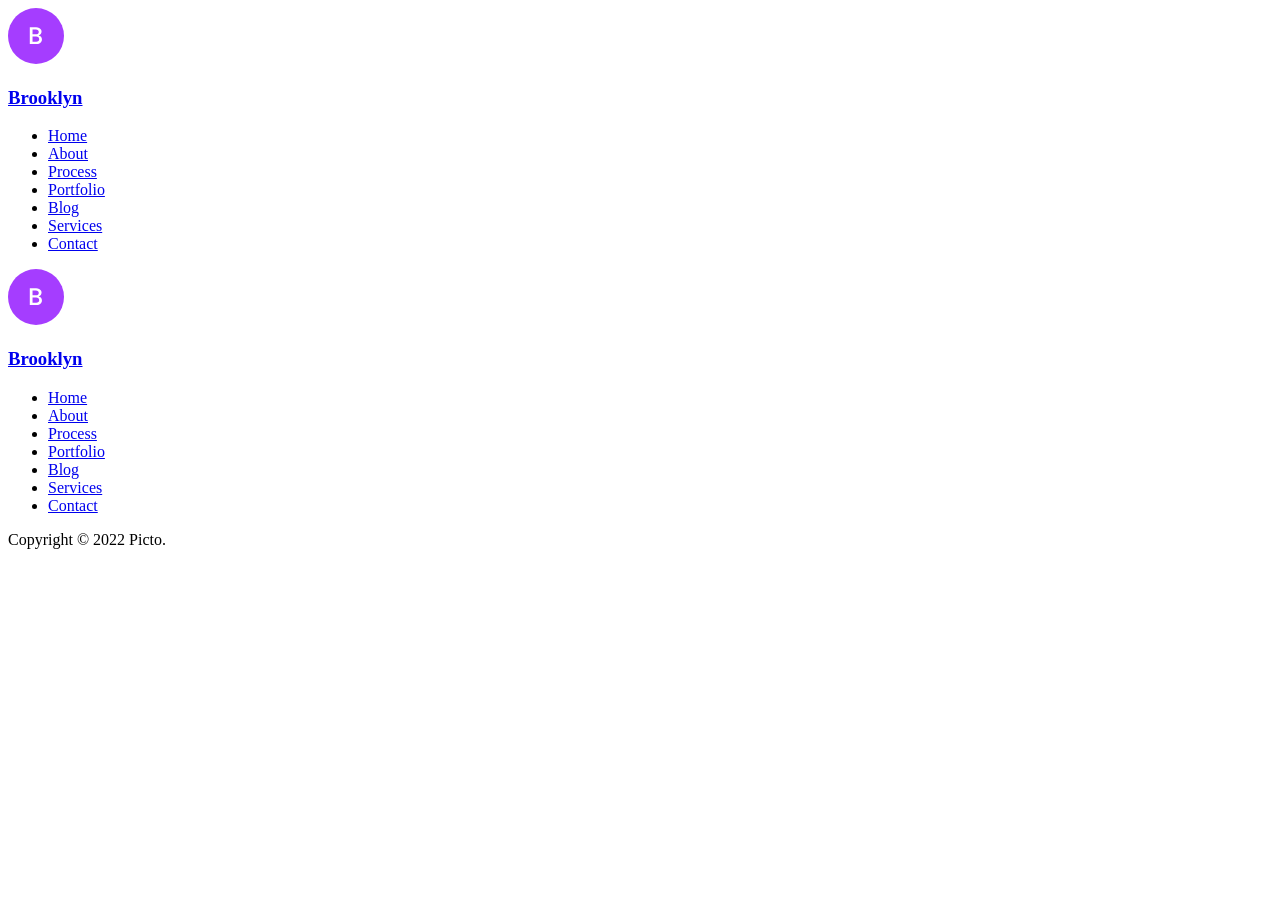
==== app/index.html @ 6615b72b "first commit" ====
<!DOCTYPE html>
<html lang="en">
<head>
  <meta charset="UTF-8">
  <meta name="viewport" content="width=device-width, initial-scale=1.0">
  <title>Document</title>
  <link rel="stylesheet" href="css/index.min.css">
</head>
<body>
  <header class="header">
  <div class="container">
    <div class="header__inner">
      <a class="logo" href="#">
        <img class="logo__img" src="images/logo.svg" alt="logo">
        <h3 class="logo__text">Brooklyn</h3>
      </a>
      <nav class="menu">
        <ul class="menu__list">

          <li class="menu__list-item"><a class="menu__list-link" href="#">Home</a>
          </li>
          <li class="menu__list-item"><a class="menu__list-link" href="#">About</a>
          </li>
          <li class="menu__list-item"><a class="menu__list-link" href="#">Process</a>
          </li>
          <li class="menu__list-item"><a class="menu__list-link" href="#">Portfolio</a>
          </li>
          <li class="menu__list-item"><a class="menu__list-link" href="#">Blog</a>
          </li>
          <li class="menu__list-item"><a class="menu__list-link" href="#">Services</a>
          </li>
          <li class="menu__list-item"><a class="menu__list-link" href="#">Contact</a>
          </li>
        </ul>
      </nav>

    </div>
  </div>
</header>
  <main>

  </main>

  <footer class="footer">
  <div class="container">
    <div class="footer__inner">
      <a class="logo" href="#">
        <img class="logo__img" src="images/logo.svg" alt="logo">
        <h3 class="logo__text">Brooklyn</h3>
      </a>
      <nav class="footer-menu">
        <!-- <button class="menu__btn">
            <span></span>
          </button> -->
        <ul class="footer-menu__list">
          <li class="footer-menu__list-item"><a class="footer-menu__list-link" href="#">Home</a>
          </li>
          <li class="footer-menu__list-item"><a class="footer-menu__list-link" href="#">About</a>
          </li>
          <li class="footer-menu__list-item"><a class="footer-menu__list-link" href="#">Process</a>
          </li>
          <li class="footer-menu__list-item"><a class="footer-menu__list-link" href="#">Portfolio</a>
          </li>
          <li class="footer-menu__list-item"><a class="footer-menu__list-link" href="#">Blog</a>
          </li>
          <li class="footer-menu__list-item"><a class="footer-menu__list-link" href="#">Services</a>
          </li>
          <li class="footer-menu__list-item"><a class="footer-menu__list-link" href="#">Contact</a>
          </li>
        </ul>
      </nav>
      <div class="user-nav">
        Copyright © 2022 Picto.
      </div>
    </div>
  </div>
</footer>

  <script src="js/main.min.js"></script>
</body>
</html>
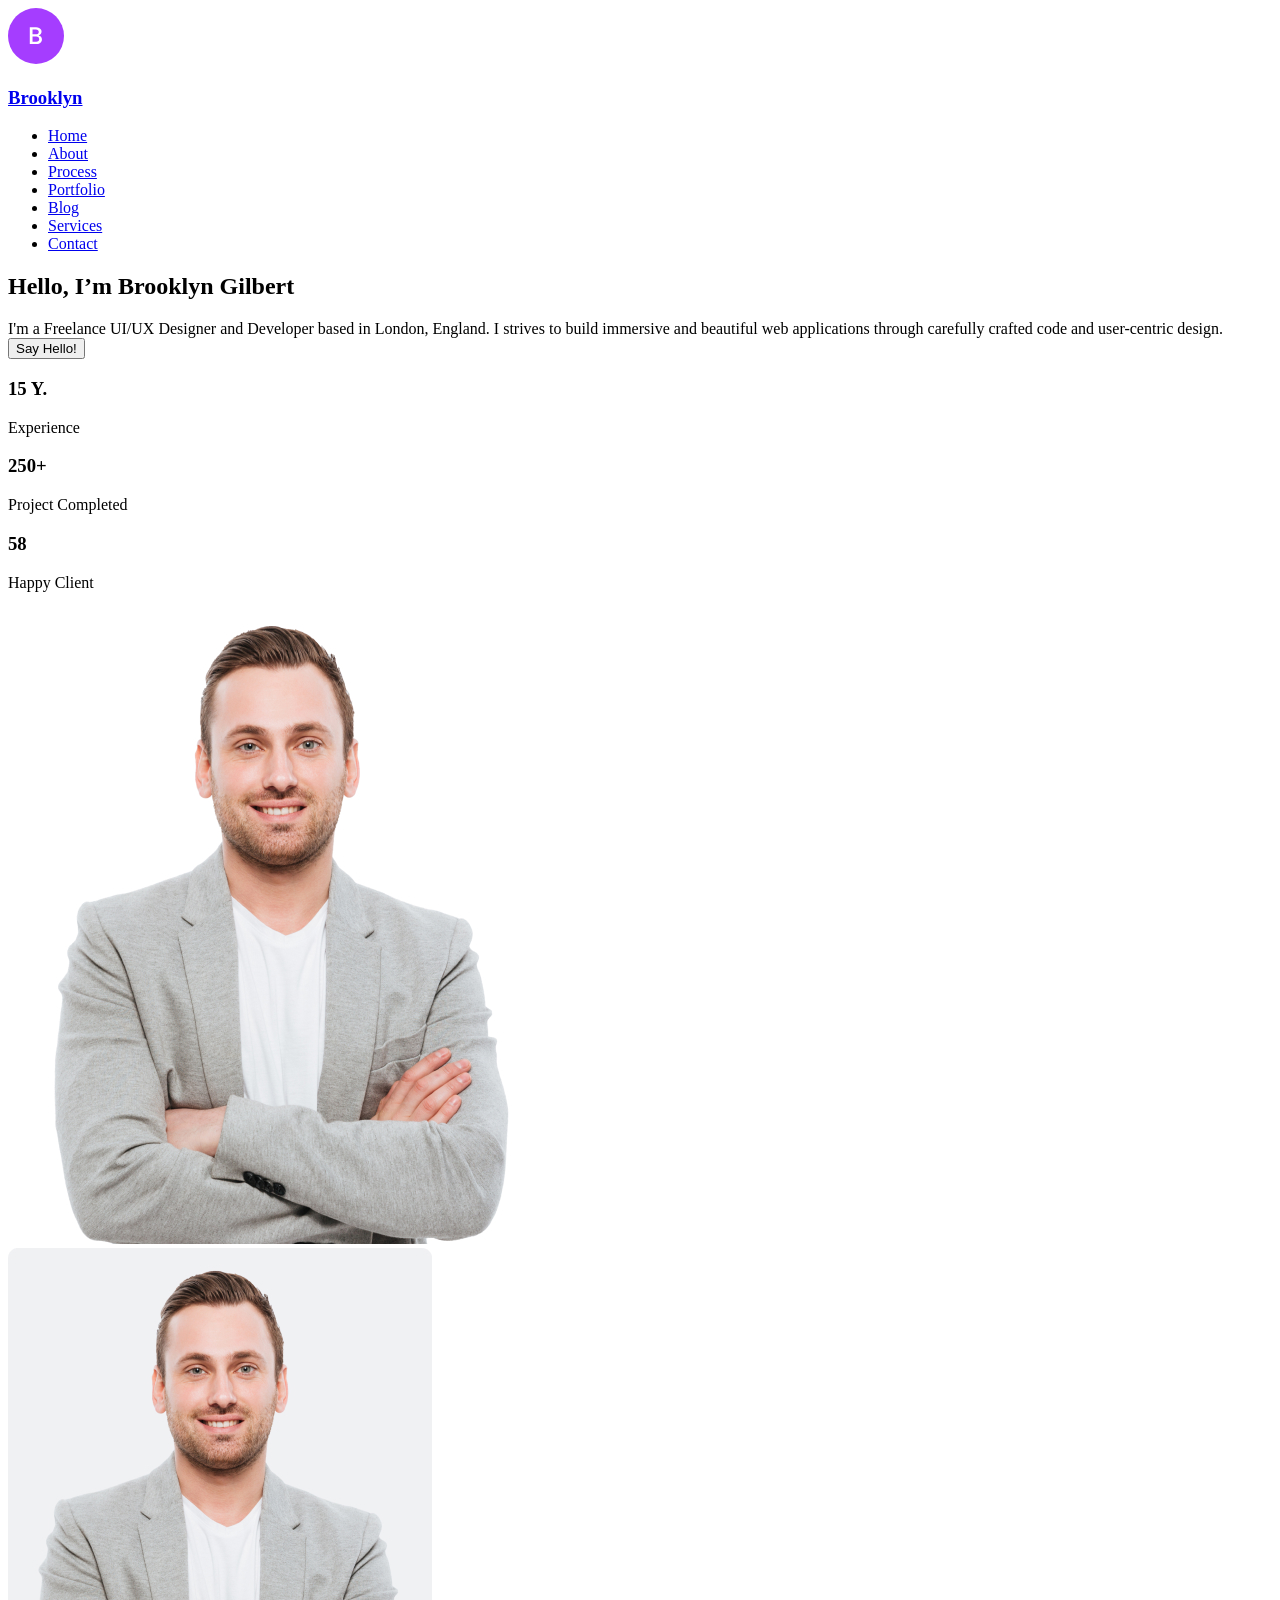
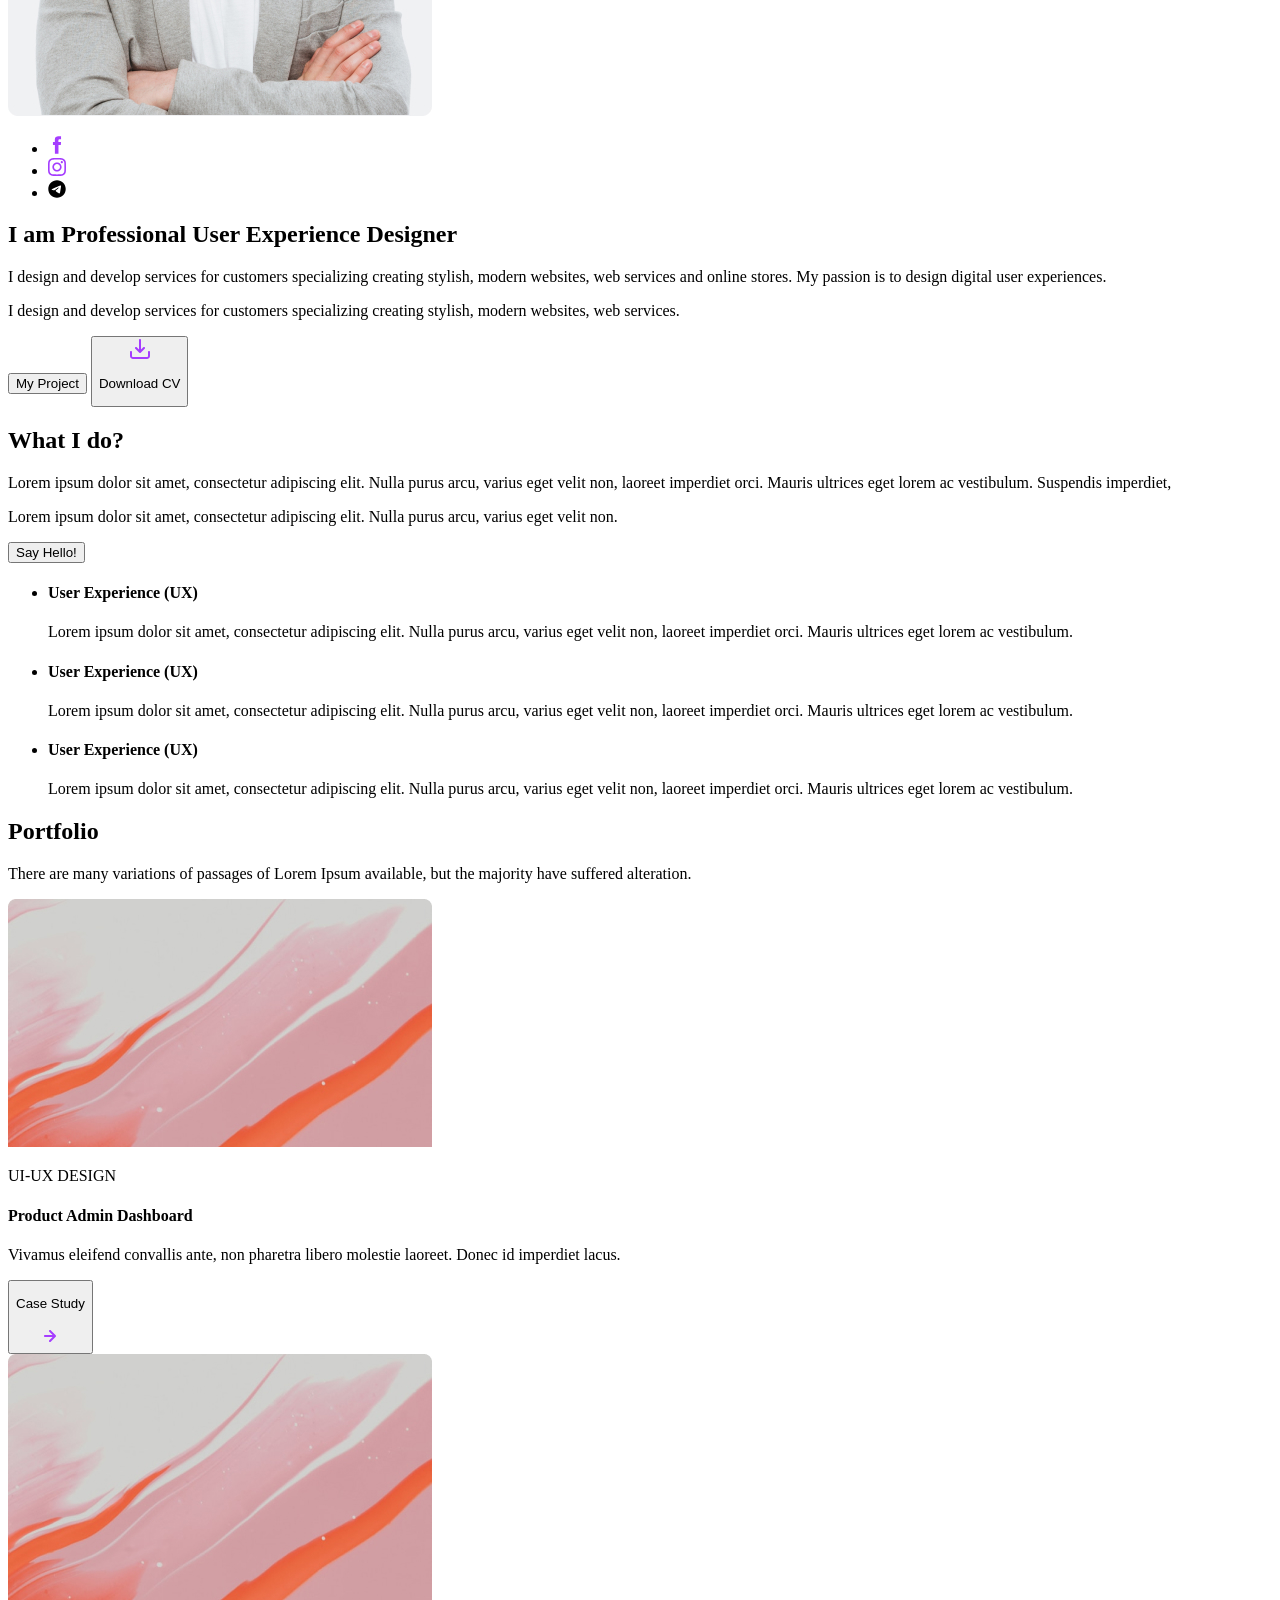
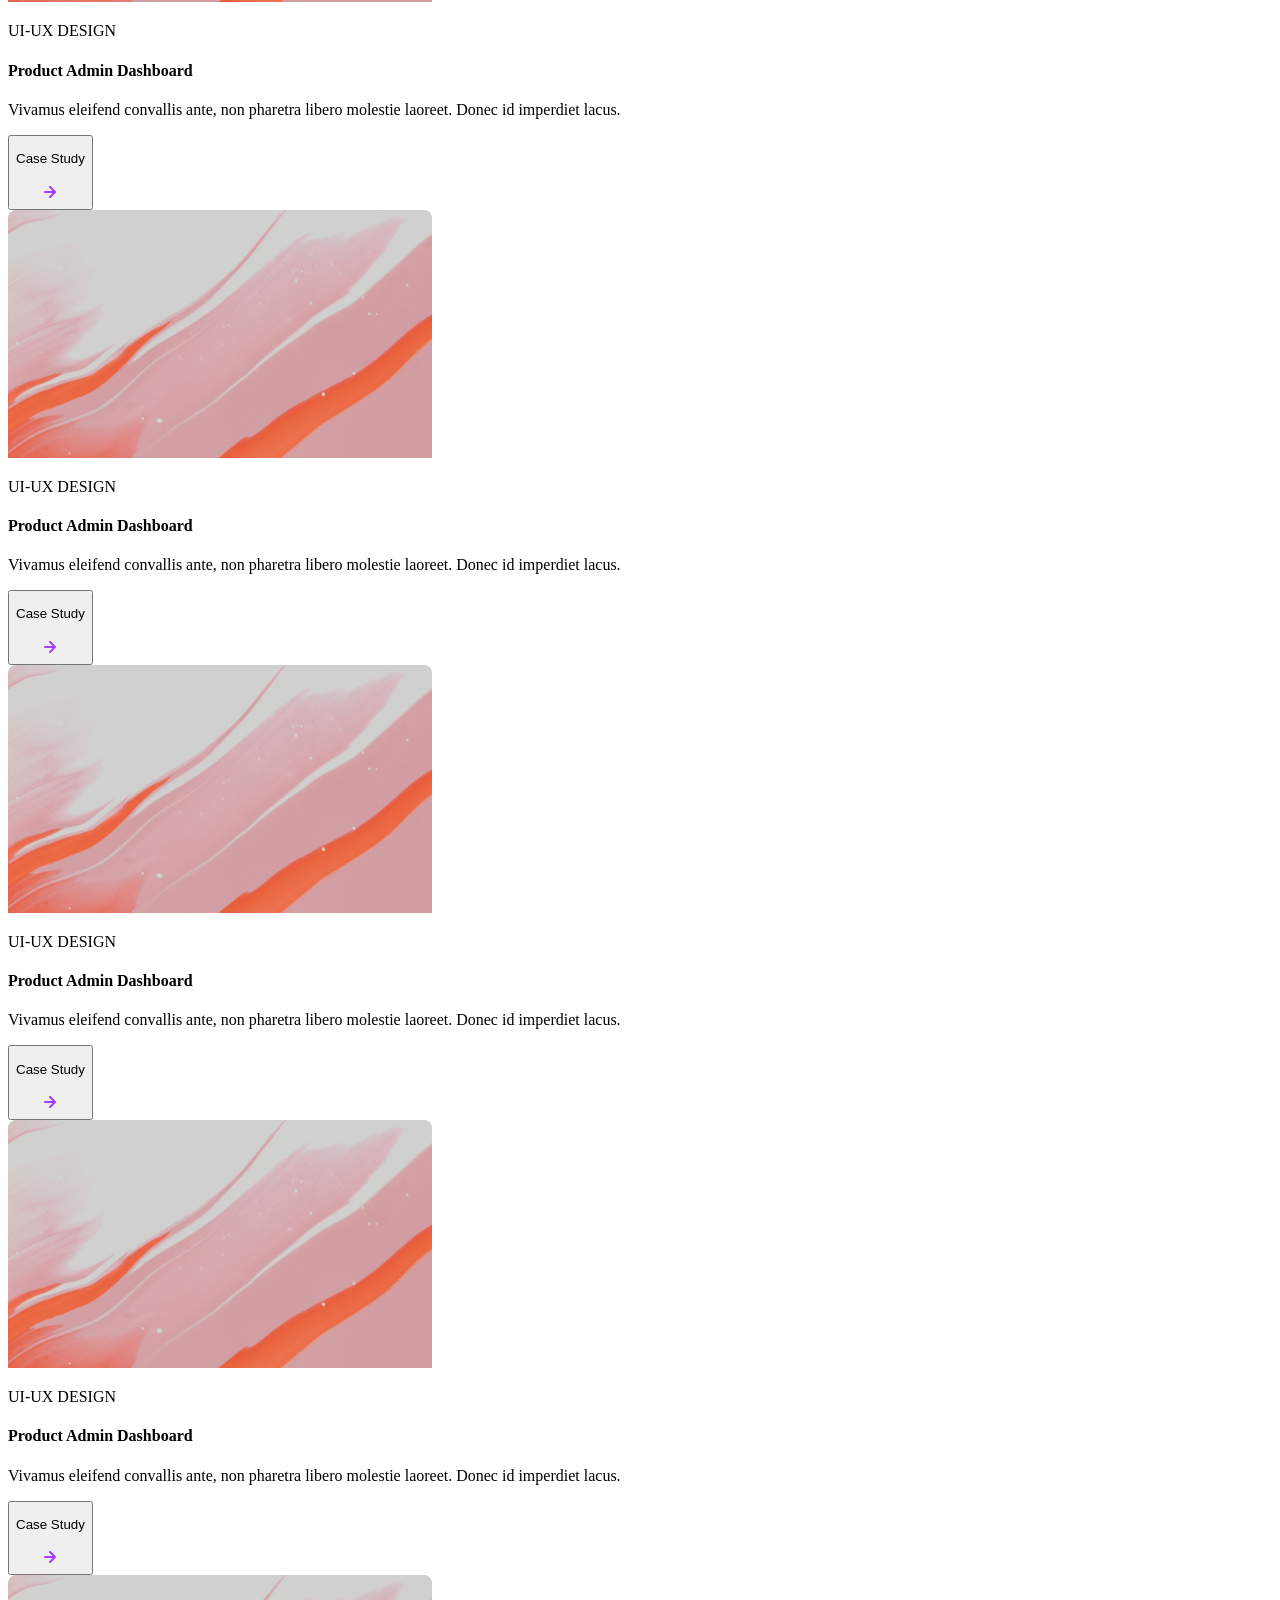
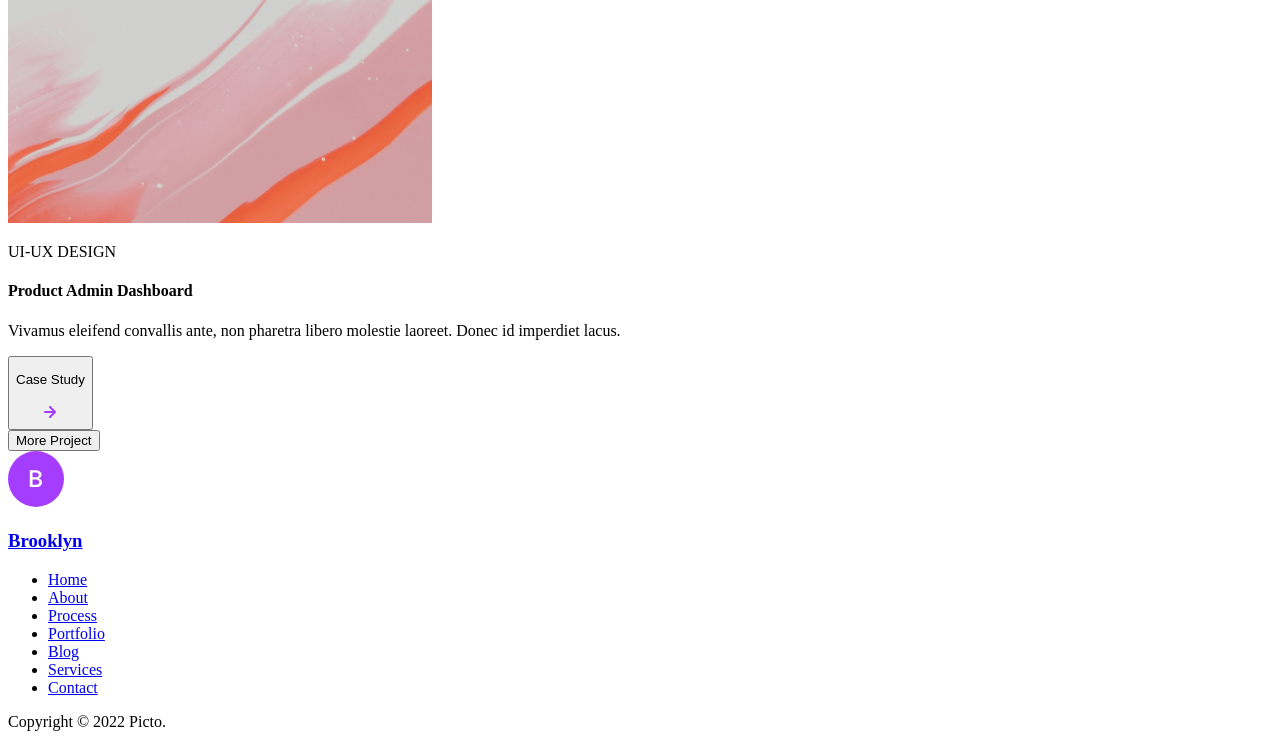
==== commit 8be309ce: "add services + portfolio" ====
--- a/app/index.html
+++ b/app/index.html
@@ -4,9 +4,10 @@
   <meta charset="UTF-8">
   <meta name="viewport" content="width=device-width, initial-scale=1.0">
   <title>Document</title>
+  <link rel="stylesheet" href="css/style.min.css">
   <link rel="stylesheet" href="css/index.min.css">
-</head>
-<body>
+</head> 
+<body>    
   <header class="header">
   <div class="container">
     <div class="header__inner">
@@ -38,9 +39,219 @@
   </div>
 </header>
   <main>
-
-  </main>
-
+  
+  <section class="home">
+  <div class="container">
+    <div class="home-inner">
+      <div class="home__text">
+        <h1 class="home__text-author">Hello, I’m
+          Brooklyn Gilbert</h1>
+        <div class="home__text-desc">I'm a Freelance UI/UX Designer and Developer based in London, England. I strives to build
+          immersive and beautiful web
+          applications through carefully crafted code and user-centric design.</div>
+        <button class="home__text-btn">Say Hello!</button>
+        <div class="home__text-info">
+          <div class="home__text-info-item">
+            <h3>15 Y.</h3>
+            <p>Experience</p>
+          </div>
+          <div class="home__text-info-item">
+            <h3>250+</h3>
+            <p>Project Completed</p>
+          </div>
+          <div class="home__text-info-item">
+            <h3>58</h3>
+            <p>Happy Client</p>
+          </div>
+        </div>
+      </div>
+      <div class="home__img">
+        <img class="home__img-auth" src="../../images/author.jpg" alt="author">
+      </div>
+    </div>
+  </div>
+</section>
+  <section class="about">
+  <div class="container">
+    <div class="about-inner">
+      <div class="about-inner__img">
+        <img src="../../images/author2.jpg" alt="author" class="about-inner__img-author">
+        <ul class="about-inner__img-social">
+          <li class="about-inner__social-item">
+            <a class="about-inner__social-link" href="#">
+              <svg width="18" height="18" viewBox="0 0 10 20" fill="none" xmlns="http://www.w3.org/2000/svg">
+              <path
+                d="M9.4866 0.25H6.42996C4.61604 0.25 2.59845 1.02784 2.59845 3.70863C2.60731 4.64273 2.59845 5.53731 2.59845 6.54411H0.5V9.94872H2.66339V19.75H6.63873V9.88404H9.2626L9.5 6.53456H6.57023C6.57023 6.53456 6.57679 5.04457 6.57023 4.61187C6.57023 3.55248 7.65141 3.61314 7.71645 3.61314C8.23094 3.61314 9.2313 3.61467 9.4881 3.61314V0.25H9.4866Z"
+                fill="#A53DFF" />
+              </svg>
+            </a>
+          </li>
+          <li class="about-inner__social-item">
+            <a class="about-inner__social-link" href="#">
+              <svg width="18" height="18" viewBox="0 0 18 18" fill="none" xmlns="http://www.w3.org/2000/svg">
+                <g clip-path="url(#clip0_1364_467)">
+                  <path
+                    d="M6.00049 9C6.00049 7.34321 7.34322 5.99976 9 5.99976C10.6568 5.99976 12.0002 7.34321 12.0002 9C12.0002 10.6568 10.6568 12.0002 9 12.0002C7.34322 12.0002 6.00049 10.6568 6.00049 9ZM4.37859 9C4.37859 11.5524 6.44758 13.6214 9 13.6214C11.5524 13.6214 13.6214 11.5524 13.6214 9C13.6214 6.44758 11.5524 4.37859 9 4.37859C6.44758 4.37859 4.37859 6.44758 4.37859 9ZM12.7243 4.1954C12.7243 4.79152 13.2078 5.27569 13.8046 5.27569C14.4007 5.27569 14.8849 4.79152 14.8849 4.1954C14.8849 3.59927 14.4015 3.11583 13.8046 3.11583C13.2078 3.11583 12.7243 3.59927 12.7243 4.1954ZM5.36365 16.3258C4.48619 16.2858 4.00929 16.1397 3.69233 16.0161C3.27213 15.8525 2.97262 15.6577 2.65711 15.3429C2.34233 15.0281 2.14677 14.7286 1.98393 14.3084C1.86034 13.9914 1.71422 13.5145 1.67423 12.6371C1.63061 11.6884 1.62189 11.4034 1.62189 9C1.62189 6.59661 1.63134 6.31236 1.67423 5.36292C1.71422 4.48546 1.86107 4.00929 1.98393 3.6916C2.1475 3.27141 2.34233 2.97189 2.65711 2.65638C2.97189 2.3416 3.27141 2.14604 3.69233 1.9832C4.00929 1.85961 4.48619 1.71349 5.36365 1.67351C6.31236 1.62989 6.59733 1.62116 9 1.62116C11.4034 1.62116 11.6876 1.63061 12.6371 1.67351C13.5145 1.71349 13.9907 1.86034 14.3084 1.9832C14.7286 2.14604 15.0281 2.3416 15.3436 2.65638C15.6584 2.97116 15.8532 3.27141 16.0168 3.6916C16.1404 4.00856 16.2865 4.48546 16.3265 5.36292C16.3701 6.31236 16.3788 6.59661 16.3788 9C16.3788 11.4027 16.3701 11.6876 16.3265 12.6371C16.2865 13.5145 16.1397 13.9914 16.0168 14.3084C15.8532 14.7286 15.6584 15.0281 15.3436 15.3429C15.0288 15.6577 14.7286 15.8525 14.3084 16.0161C13.9914 16.1397 13.5145 16.2858 12.6371 16.3258C11.6884 16.3694 11.4034 16.3781 9 16.3781C6.59733 16.3781 6.31236 16.3694 5.36365 16.3258V16.3258ZM5.2895 0.0545234C4.33134 0.0981422 3.67706 0.250081 3.10493 0.472536C2.51317 0.702262 2.01155 1.0105 1.51066 1.51066C1.0105 2.01082 0.702262 2.51244 0.472536 3.10493C0.250081 3.67706 0.0981422 4.33134 0.0545234 5.2895C0.0101777 6.24911 0 6.5559 0 9C0 11.4441 0.0101777 11.7509 0.0545234 12.7105C0.0981422 13.6687 0.250081 14.3229 0.472536 14.8951C0.702262 15.4868 1.00977 15.9892 1.51066 16.4893C2.01082 16.9895 2.51244 17.297 3.10493 17.5275C3.67779 17.7499 4.33134 17.9019 5.2895 17.9455C6.24984 17.9891 6.5559 18 9 18C11.4448 18 11.7509 17.9898 12.7105 17.9455C13.6687 17.9019 14.3229 17.7499 14.8951 17.5275C15.4868 17.297 15.9884 16.9895 16.4893 16.4893C16.9895 15.9892 17.297 15.4868 17.5275 14.8951C17.7499 14.3229 17.9026 13.6687 17.9455 12.7105C17.9891 11.7502 17.9993 11.4441 17.9993 9C17.9993 6.5559 17.9891 6.24911 17.9455 5.2895C17.9019 4.33134 17.7499 3.67706 17.5275 3.10493C17.297 2.51317 16.9895 2.01155 16.4893 1.51066C15.9892 1.0105 15.4868 0.702262 14.8958 0.472536C14.3229 0.250081 13.6687 0.0974152 12.7112 0.0545234C11.7516 0.0109047 11.4448 0 9.00073 0C6.5559 0 6.24984 0.0101777 5.2895 0.0545234"
+                    fill="#A53DFF" />
+                </g>
+                <defs>
+                  <clipPath id="clip0_1364_467">
+                    <rect width="18" height="18" fill="white" />
+                  </clipPath>
+                </defs>
+              </svg>
+
+            </a>
+          </li>
+          <li class="about-inner__social-item">
+            <a class="about-inner__social-link" href="#">
+              <svg xmlns="http://www.w3.org/2000/svg" height="18" width="18"
+                viewBox="0 0 496 512">
+                <path
+                  d="M248 8C111 8 0 119 0 256S111 504 248 504 496 393 496 256 385 8 248 8zM363 176.7c-3.7 39.2-19.9 134.4-28.1 178.3-3.5 18.6-10.3 24.8-16.9 25.4-14.4 1.3-25.3-9.5-39.3-18.7-21.8-14.3-34.2-23.2-55.3-37.2-24.5-16.1-8.6-25 5.3-39.5 3.7-3.8 67.1-61.5 68.3-66.7 .2-.7 .3-3.1-1.2-4.4s-3.6-.8-5.1-.5q-3.3 .7-104.6 69.1-14.8 10.2-26.9 9.9c-8.9-.2-25.9-5-38.6-9.1-15.5-5-27.9-7.7-26.8-16.3q.8-6.7 18.5-13.7 108.4-47.2 144.6-62.3c68.9-28.6 83.2-33.6 92.5-33.8 2.1 0 6.6 .5 9.6 2.9a10.5 10.5 0 0 1 3.5 6.7A43.8 43.8 0 0 1 363 176.7z" />
+              </svg>
+            </a>
+          </li>
+        </ul>
+      </div>
+      <div class="about-inner__text">
+        <h2 class="about-inner__text-title">I am Professional User Experience Designer</h2> 
+        <div class="about-inner__text-desc"><p>I design and develop services for customers specializing creating stylish, modern websites, web services and online
+        stores. My passion is to design digital user experiences.</p>
+        <p>I design and develop services for customers specializing creating stylish, modern websites, web services.</p></div>
+        <div class="about-inner__text-bts">
+          <button class="home__text-btn">My Project</button>
+          <button class="about-inner__text-btn"><img src="../../images/icon/download.svg" alt="download"> <p>Download CV</p></button>
+        </div>
+      </div>
+      
+
+
+    </div>
+  </div>
+</section>
+  <section class="services">
+  <div class="container">
+    <div class="services-inner">
+      <div class="services-inner__ido">
+        <h2 class="about-inner__text-title">What I do?</h2>
+        <div class="about-inner__text-desc">
+          <p>Lorem ipsum dolor sit amet, consectetur adipiscing elit. Nulla purus arcu, varius eget velit non, laoreet imperdiet
+          orci. Mauris ultrices eget lorem ac vestibulum. Suspendis imperdiet,</p>
+          <p>Lorem ipsum dolor sit amet, consectetur adipiscing elit. Nulla purus arcu, varius eget velit non.</p>
+          <button class="home__text-btn">Say Hello!</button>
+        </div>
+      </div>
+      <ul class="services-inner__offers">
+        <li class="services-inner__offers-item">
+          <h4 class="services-inner__offers-title">User Experience (UX)</h4>
+          <p class="services-inner__offers-desc">Lorem ipsum dolor sit amet, consectetur adipiscing elit. Nulla purus arcu, varius eget velit non, laoreet imperdiet
+          orci. Mauris ultrices eget lorem ac vestibulum.</p>
+        </li>
+        <li class="services-inner__offers-item">
+          <h4 class="services-inner__offers-title">User Experience (UX)</h4>
+          <p class="services-inner__offers-desc">Lorem ipsum dolor sit amet, consectetur adipiscing elit. Nulla purus arcu, varius eget velit non, laoreet imperdiet
+          orci. Mauris ultrices eget lorem ac vestibulum.</p>
+        </li>
+        <li class="services-inner__offers-item">
+          <h4 class="services-inner__offers-title">User Experience (UX)</h4>
+          <p class="services-inner__offers-desc">Lorem ipsum dolor sit amet, consectetur adipiscing elit. Nulla purus arcu, varius eget velit non, laoreet imperdiet
+          orci. Mauris ultrices eget lorem ac vestibulum.</p>
+        </li>
+      </ul>
+    </div>
+  </div>
+</section>
+  <section class="portfolio">
+  <div class="container">
+    <div class="portfolio-inner">
+      <h2 class="portfolio-inner__title about-inner__text-title">Portfolio</h2>
+      <p class="portfolio-inner__desc about-inner__text-desc">There are many variations of passages of Lorem Ipsum available,
+      but the majority have suffered alteration.</p>
+      <div class="portfolio-inner__items">
+        <div class="portfolio-inner__item">
+          <img class="portfolio-inner__item-img" src="../../images/portfolio.jpg" alt="portfolio" >
+          <div class="portfolio-inner__item-text">
+            <p class="portfolio-inner__item-sub">UI-UX DESIGN</p>
+            <h4 class="portfolio-inner__item-title">Product Admin Dashboard</h4>
+            <p class="portfolio-inner__item-desc">Vivamus eleifend convallis ante, non pharetra libero molestie laoreet. Donec id imperdiet lacus.</p>
+            <button class="about-inner__text-btn portfolio-inner__item-btn">
+              <p>Case Study</p>
+              <img src="../../images/icon/right_arrow.svg" alt="download">
+            </button>
+
+            
+          </div>
+        </div>
+        <div class="portfolio-inner__item">
+          <img class="portfolio-inner__item-img" src="../../images/portfolio.jpg" alt="portfolio" >
+          <div class="portfolio-inner__item-text">
+            <p class="portfolio-inner__item-sub">UI-UX DESIGN</p>
+            <h4 class="portfolio-inner__item-title">Product Admin Dashboard</h4>
+            <p class="portfolio-inner__item-desc">Vivamus eleifend convallis ante, non pharetra libero molestie laoreet. Donec id imperdiet lacus.</p>
+            <button class="about-inner__text-btn portfolio-inner__item-btn">
+              <p>Case Study</p>
+              <img src="../../images/icon/right_arrow.svg" alt="download">
+            </button>
+
+            
+          </div>
+        </div>
+        <div class="portfolio-inner__item">
+          <img class="portfolio-inner__item-img" src="../../images/portfolio.jpg" alt="portfolio" >
+          <div class="portfolio-inner__item-text">
+            <p class="portfolio-inner__item-sub">UI-UX DESIGN</p>
+            <h4 class="portfolio-inner__item-title">Product Admin Dashboard</h4>
+            <p class="portfolio-inner__item-desc">Vivamus eleifend convallis ante, non pharetra libero molestie laoreet. Donec id imperdiet lacus.</p>
+            <button class="about-inner__text-btn portfolio-inner__item-btn">
+              <p>Case Study</p>
+              <img src="../../images/icon/right_arrow.svg" alt="download">
+            </button>    
+          </div>
+        </div>
+        <div class="portfolio-inner__item">
+          <img class="portfolio-inner__item-img" src="../../images/portfolio.jpg" alt="portfolio" >
+          <div class="portfolio-inner__item-text">
+            <p class="portfolio-inner__item-sub">UI-UX DESIGN</p>
+            <h4 class="portfolio-inner__item-title">Product Admin Dashboard</h4>
+            <p class="portfolio-inner__item-desc">Vivamus eleifend convallis ante, non pharetra libero molestie laoreet. Donec id imperdiet lacus.</p>
+            <button class="about-inner__text-btn portfolio-inner__item-btn">
+              <p>Case Study</p>
+              <img src="../../images/icon/right_arrow.svg" alt="download">
+            </button>    
+          </div>
+        </div>
+        <div class="portfolio-inner__item">
+          <img class="portfolio-inner__item-img" src="../../images/portfolio.jpg" alt="portfolio" >
+          <div class="portfolio-inner__item-text">
+            <p class="portfolio-inner__item-sub">UI-UX DESIGN</p>
+            <h4 class="portfolio-inner__item-title">Product Admin Dashboard</h4>
+            <p class="portfolio-inner__item-desc">Vivamus eleifend convallis ante, non pharetra libero molestie laoreet. Donec id imperdiet lacus.</p>
+            <button class="about-inner__text-btn portfolio-inner__item-btn">
+              <p>Case Study</p>
+              <img src="../../images/icon/right_arrow.svg" alt="download">
+            </button>    
+          </div>
+        </div>
+        <div class="portfolio-inner__item">
+          <img class="portfolio-inner__item-img" src="../../images/portfolio.jpg" alt="portfolio" >
+          <div class="portfolio-inner__item-text">
+            <p class="portfolio-inner__item-sub">UI-UX DESIGN</p>
+            <h4 class="portfolio-inner__item-title">Product Admin Dashboard</h4>
+            <p class="portfolio-inner__item-desc">Vivamus eleifend convallis ante, non pharetra libero molestie laoreet. Donec id imperdiet lacus.</p>
+            <button class="about-inner__text-btn portfolio-inner__item-btn">
+              <p>Case Study</p>
+              <img src="../../images/icon/right_arrow.svg" alt="download">
+            </button>    
+          </div>
+        </div>
+      </div>
+      <button class="home__text-btn">More Project</button>
+    </div>
+  </div>
+</section>
+     
+  </main> 
   <footer class="footer">
   <div class="container">
     <div class="footer__inner">
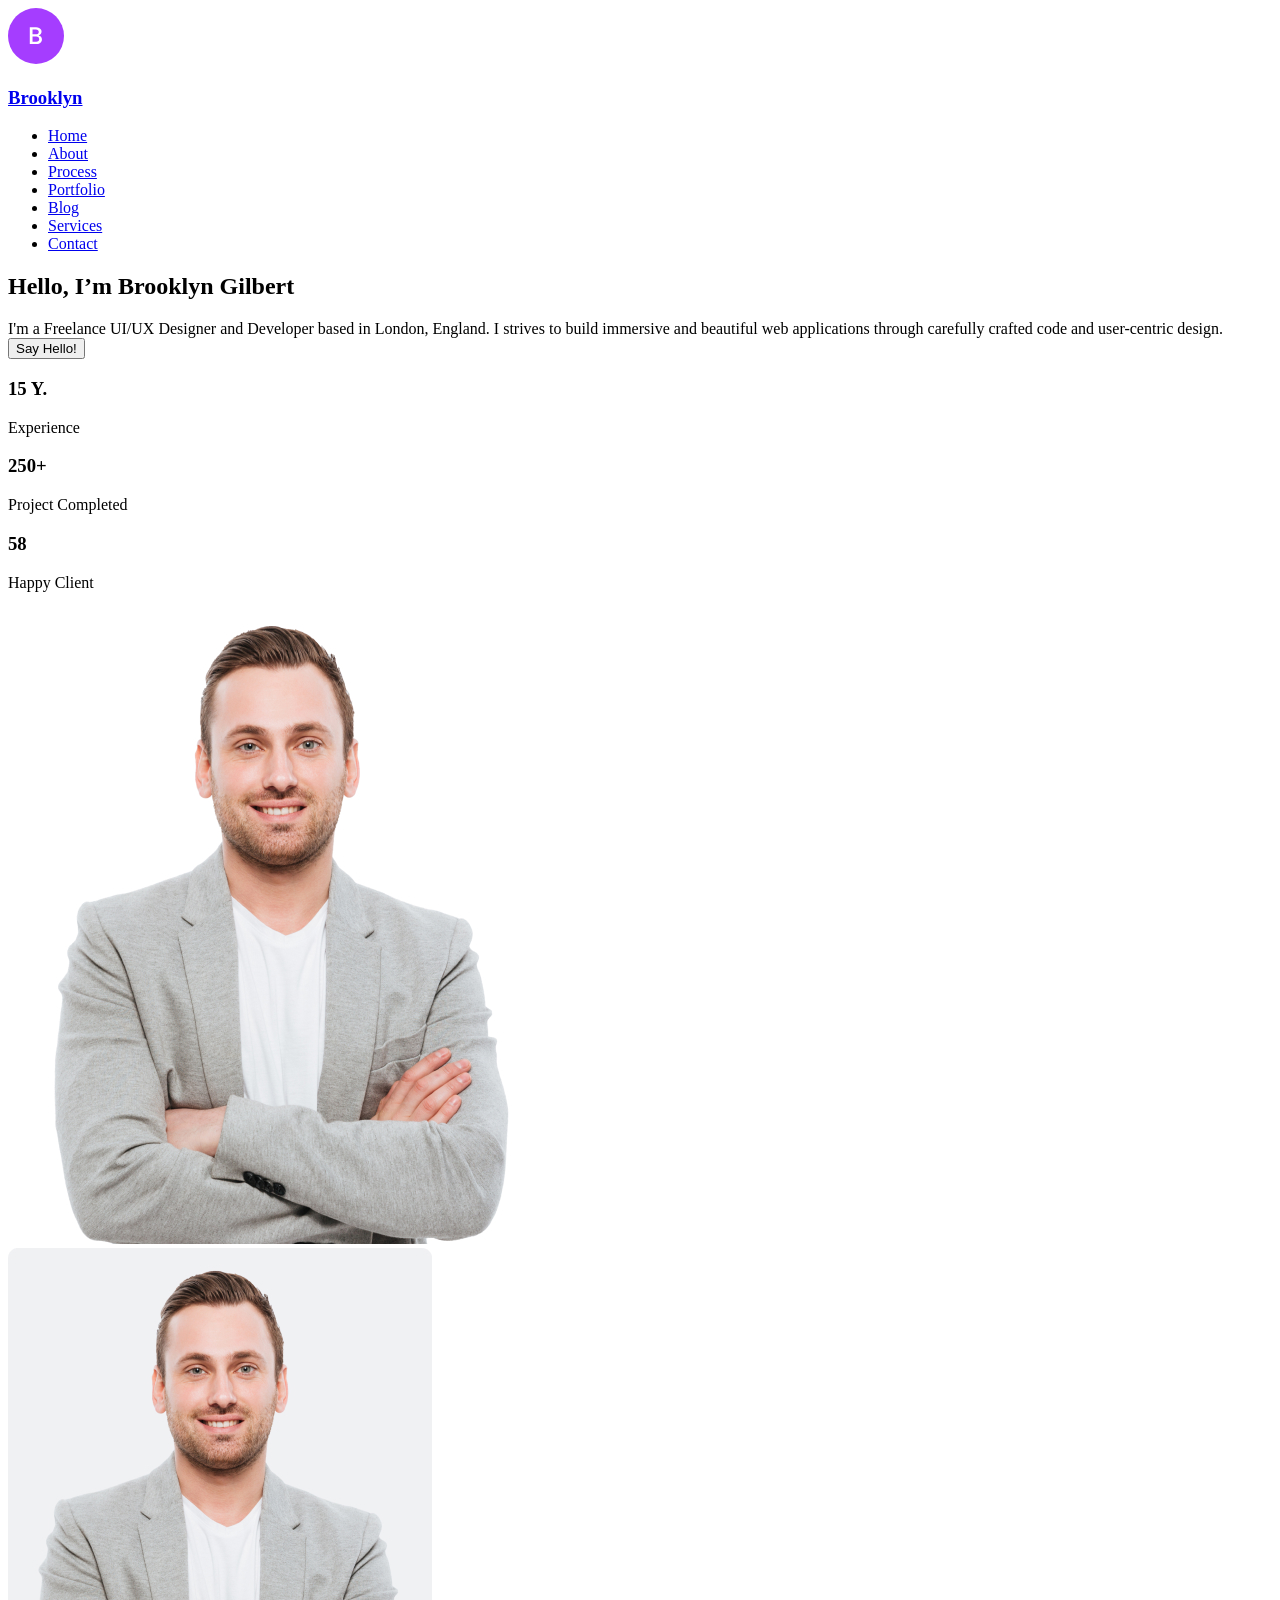
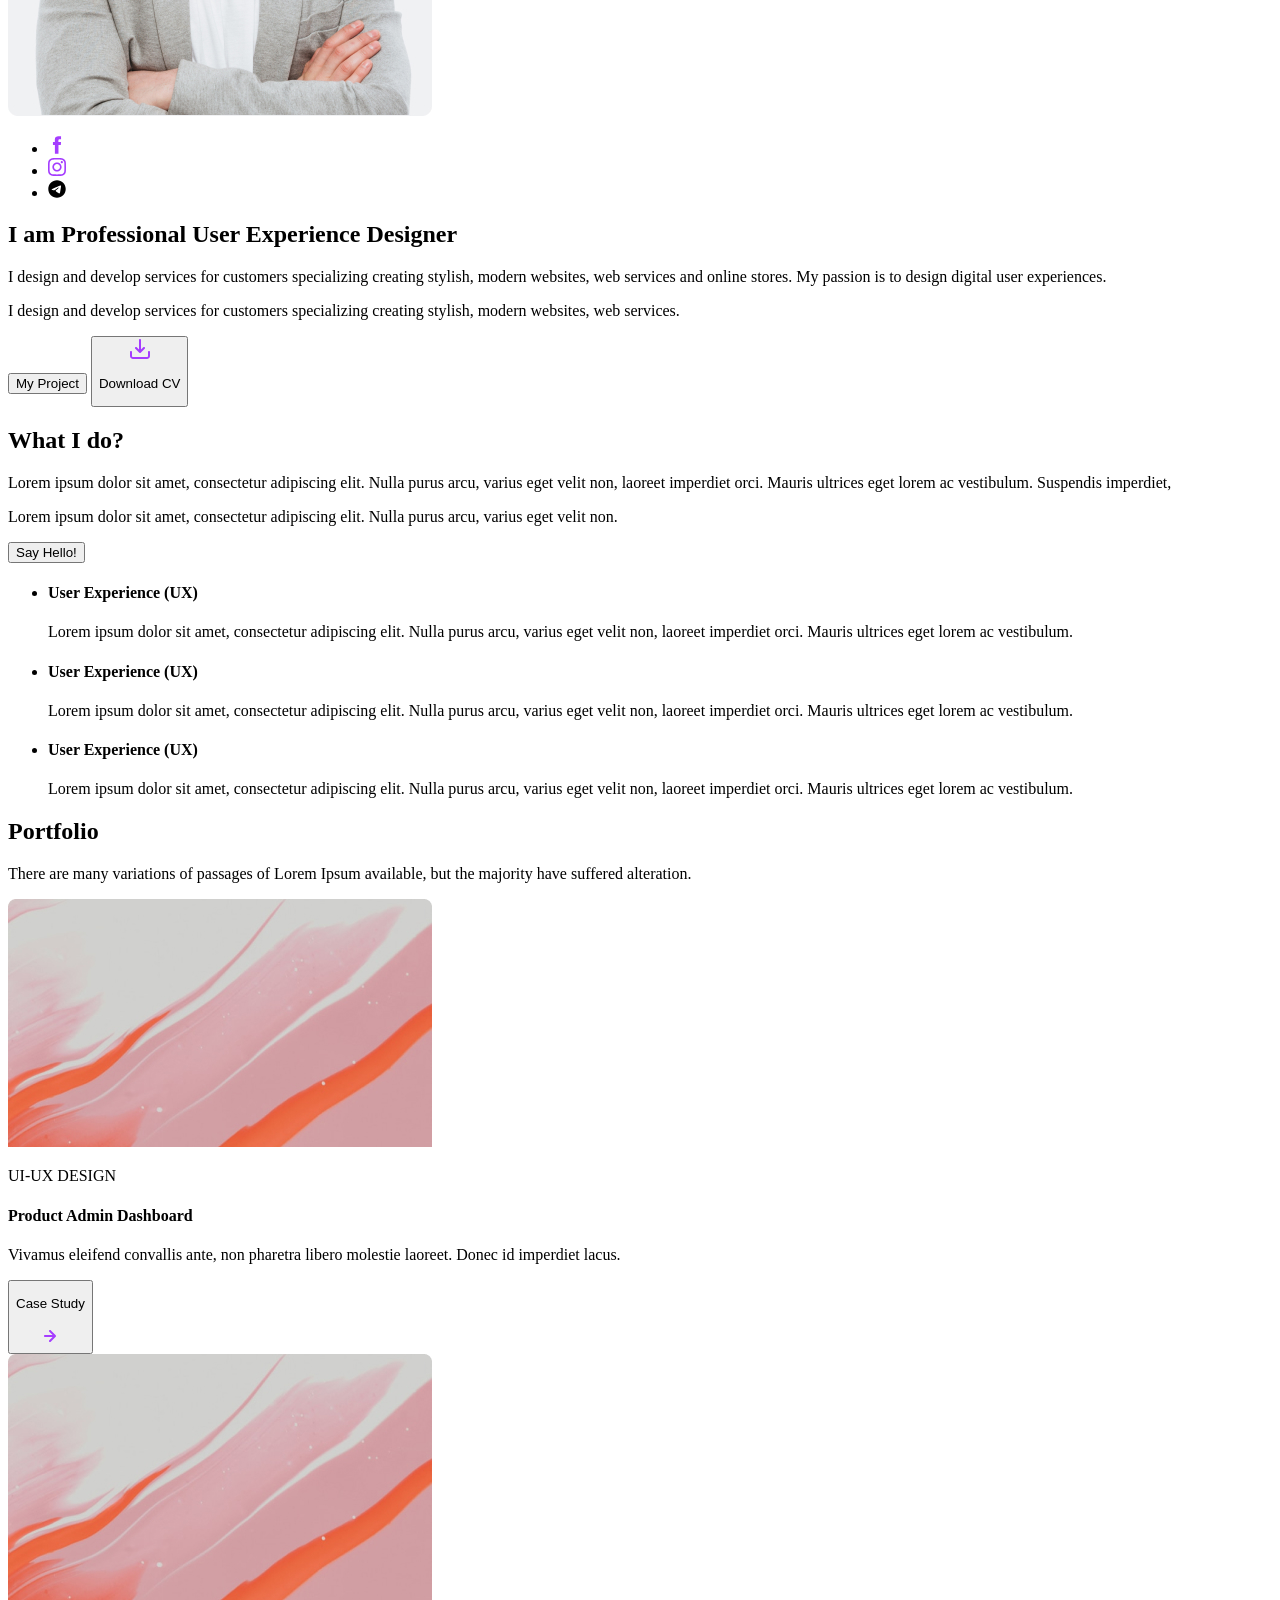
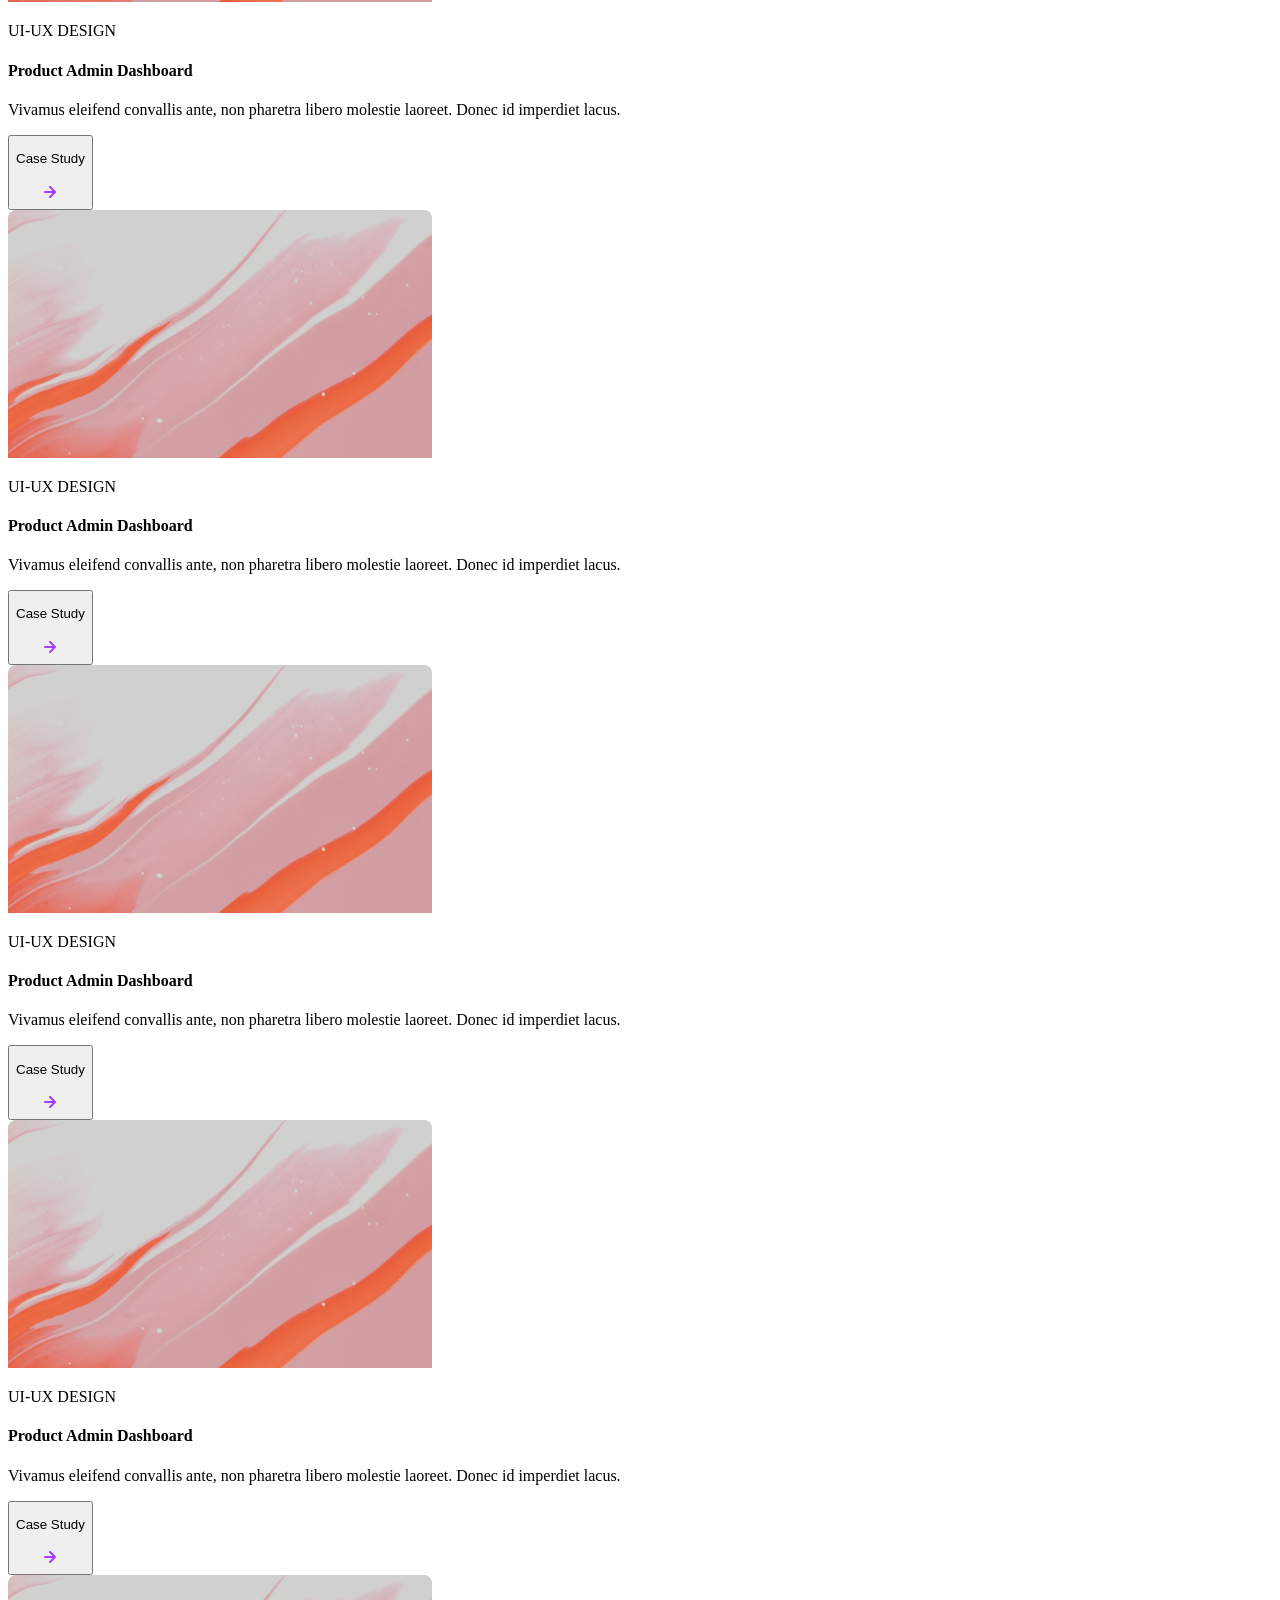
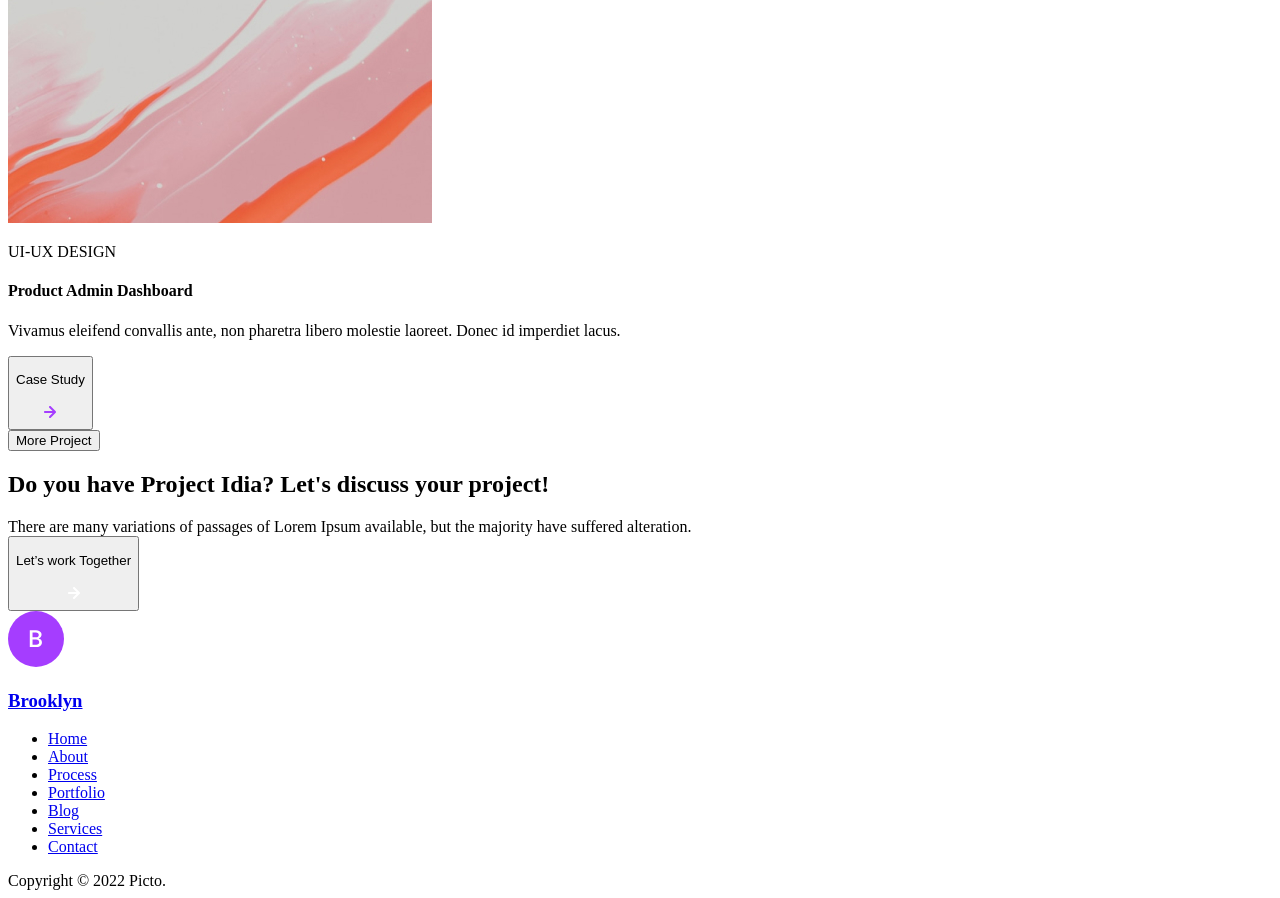
==== commit d7b8de21: "add last word" ====
--- a/app/index.html
+++ b/app/index.html
@@ -39,7 +39,7 @@
   </div>
 </header>
   <main>
-  
+   
   <section class="home">
   <div class="container">
     <div class="home-inner">
@@ -250,8 +250,17 @@
     </div>
   </div>
 </section>
-     
-  </main> 
+  <section class="discus">
+  <div class="container">
+    <h1 class="discus__title">Do you have Project Idia?
+    Let's discuss your project!</h1>
+    <div class="discus__desc">There are many variations of passages of Lorem Ipsum available,
+    but the majority have suffered alteration.</div>
+    <button class="home__text-btn"><p>Let’s work Together</p>
+    <img src="../../images/icon/right_arrow-white.svg" alt="arrow"></button>
+  </div>
+</section>
+  </main>   
   <footer class="footer">
   <div class="container">
     <div class="footer__inner">
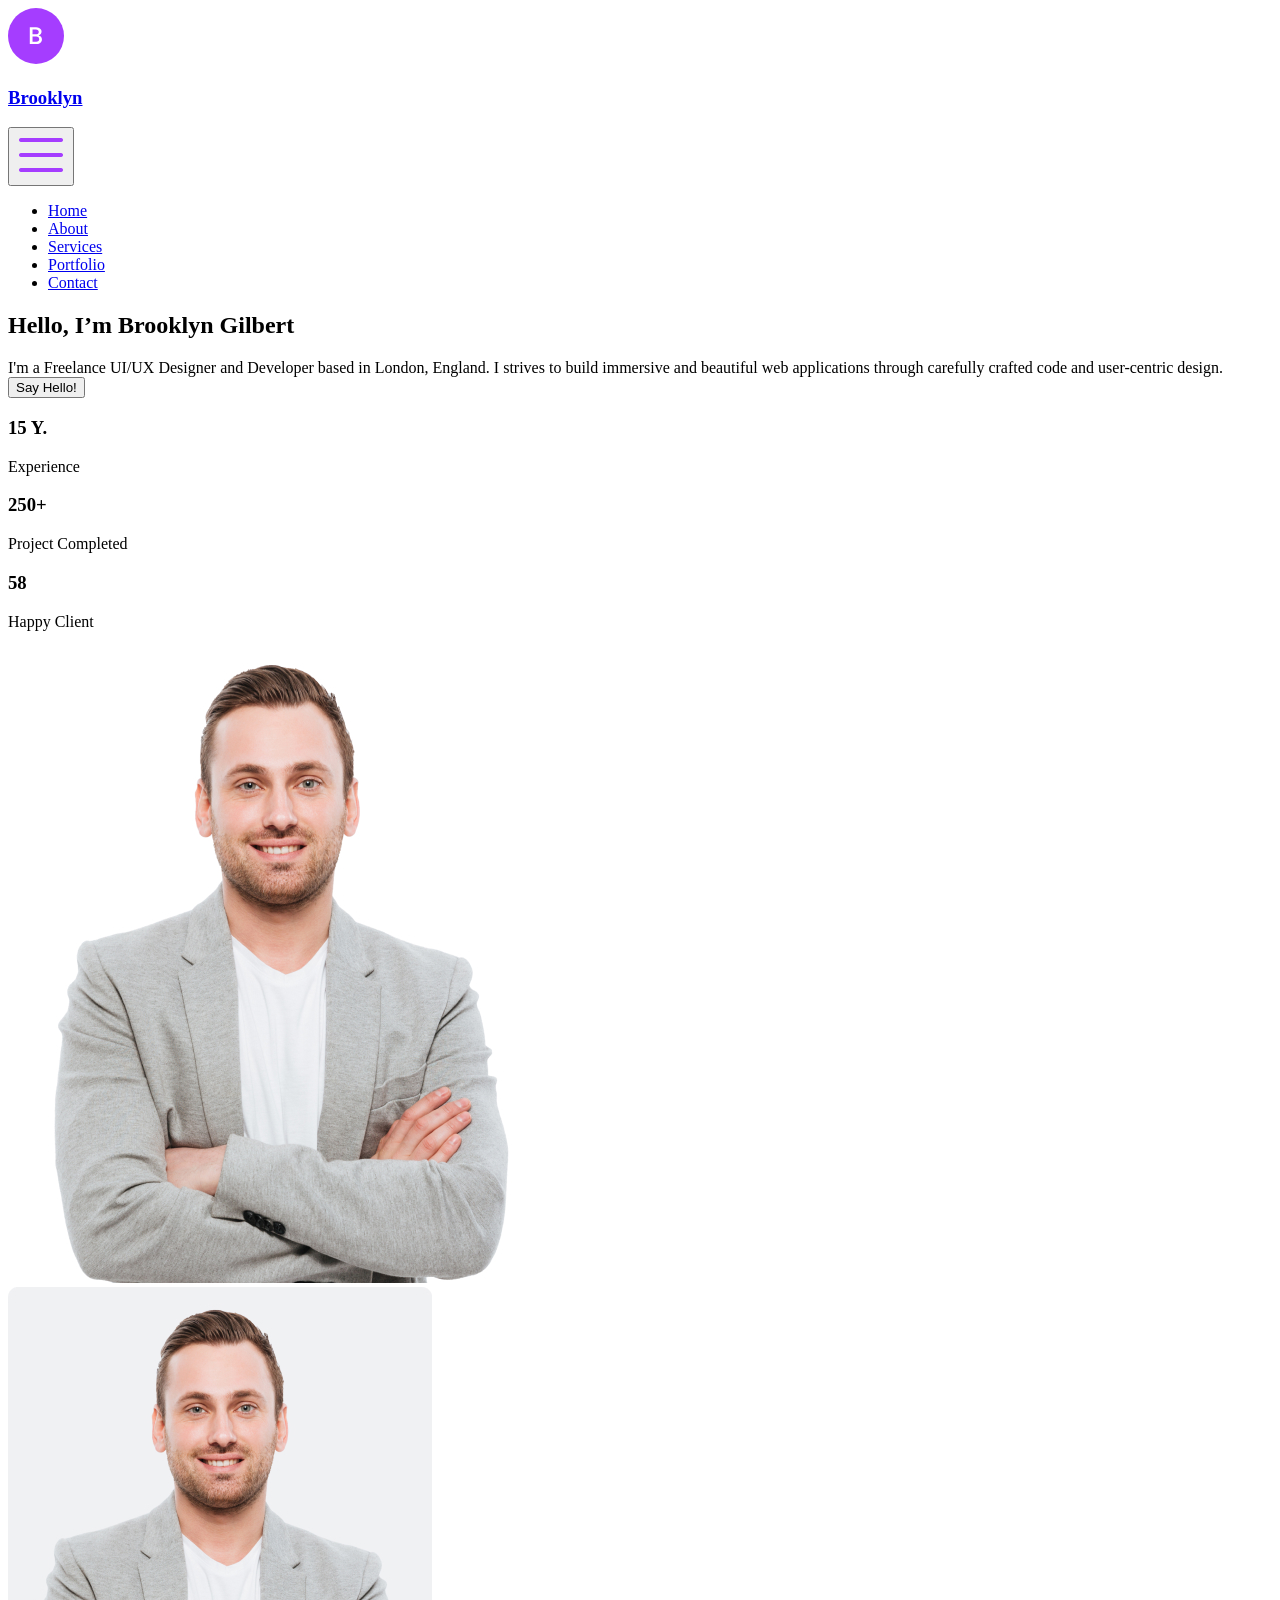
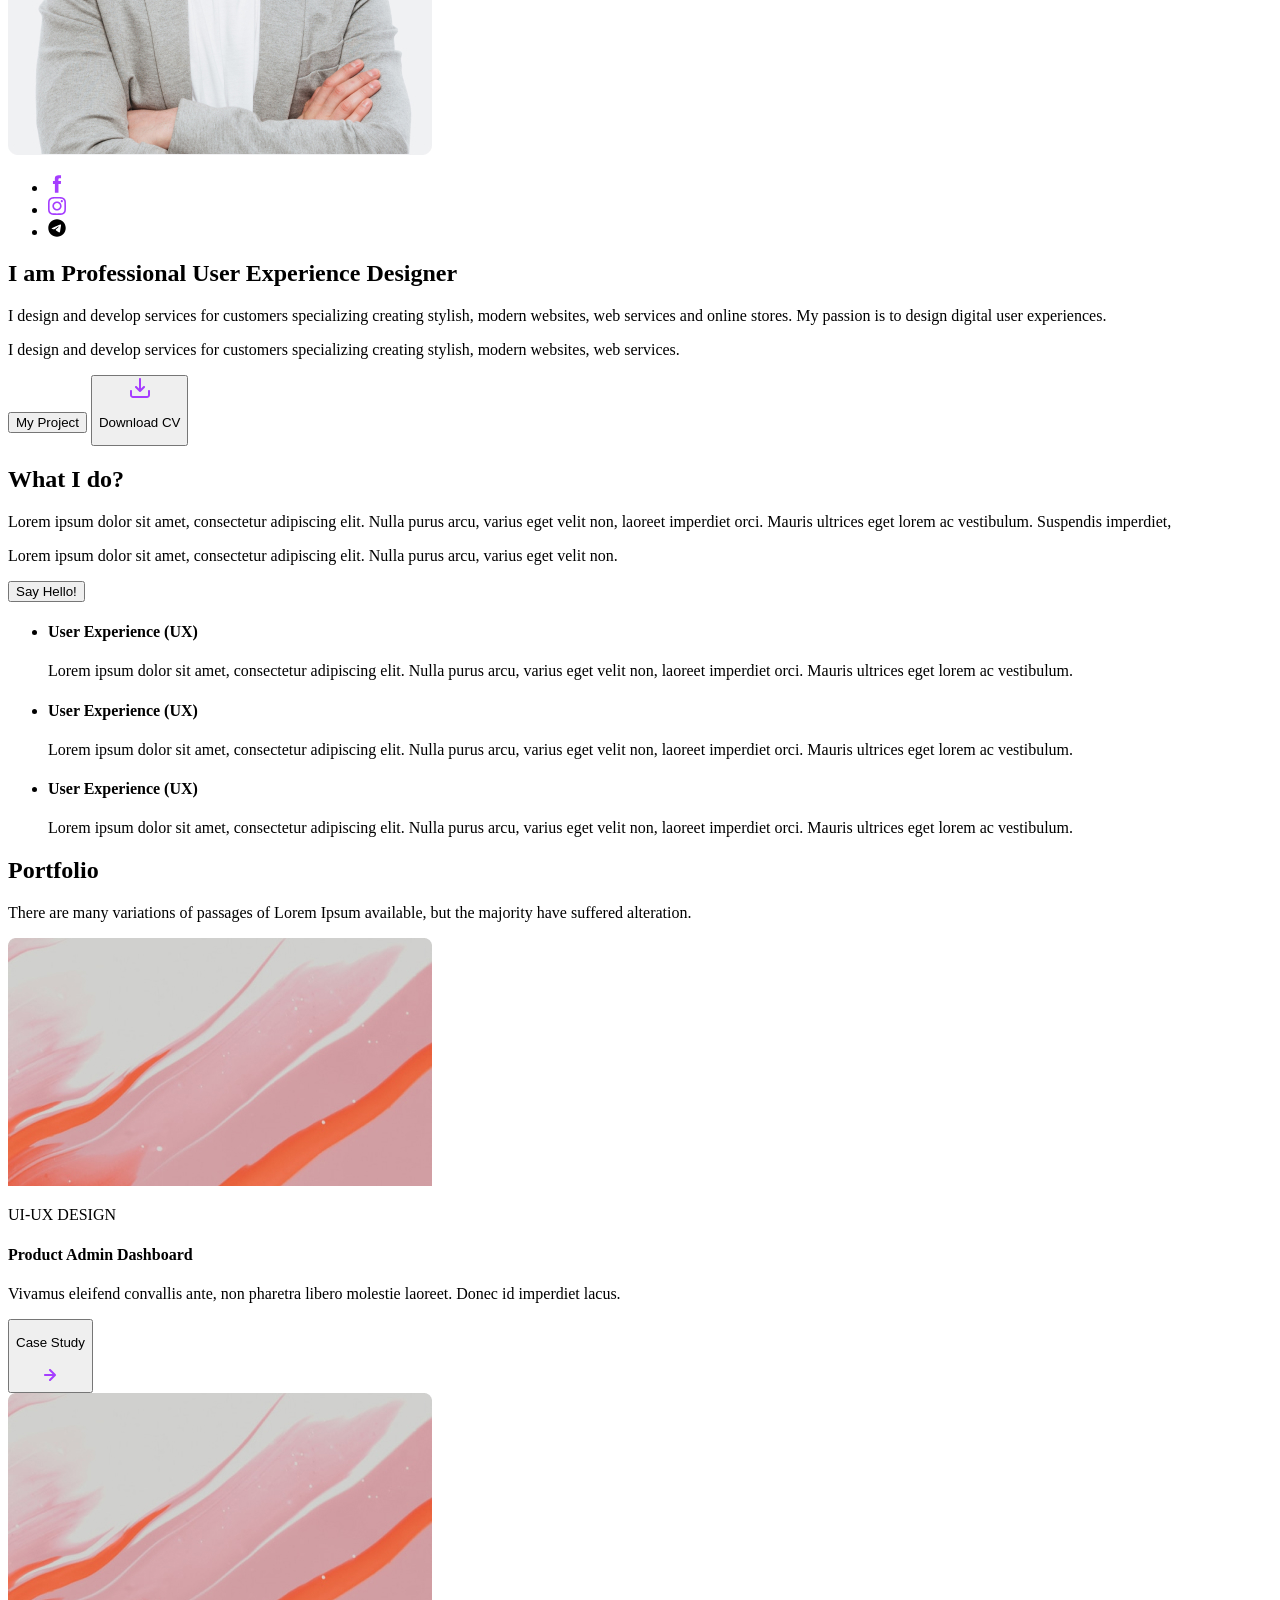
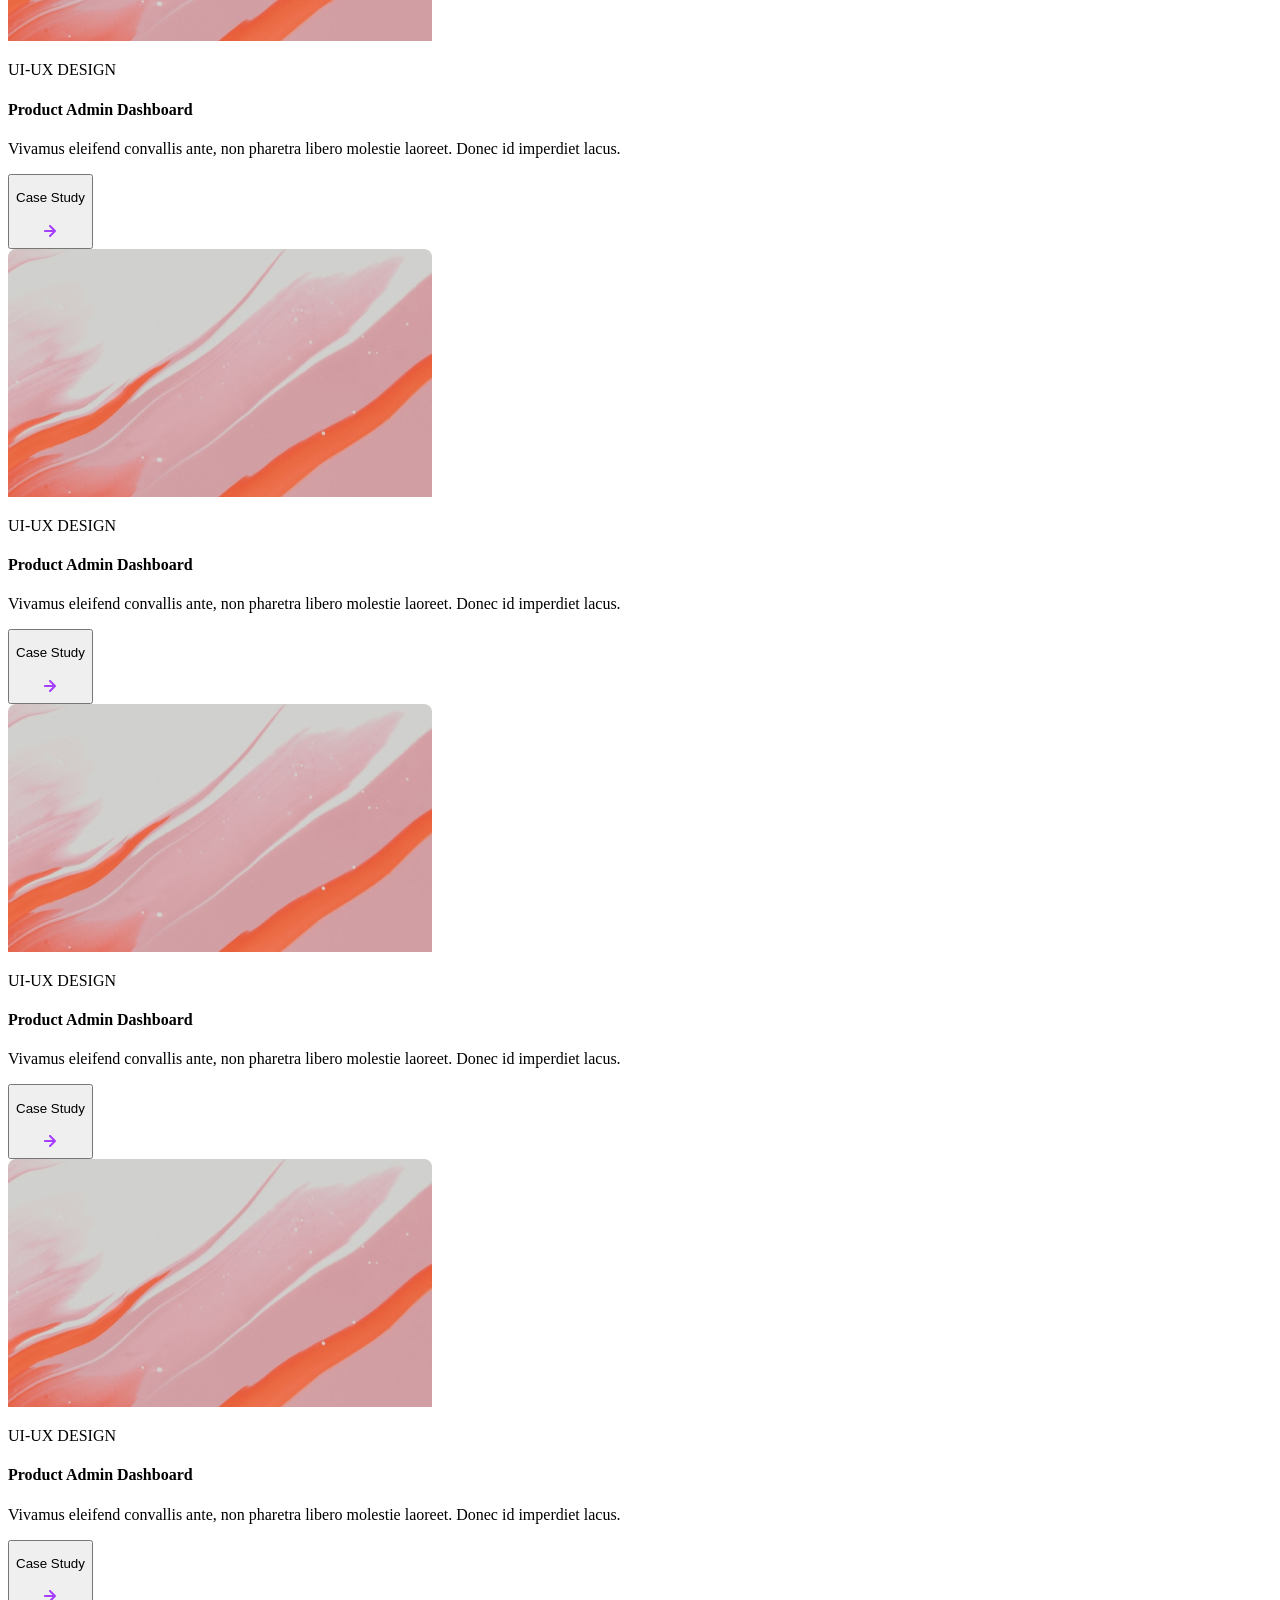
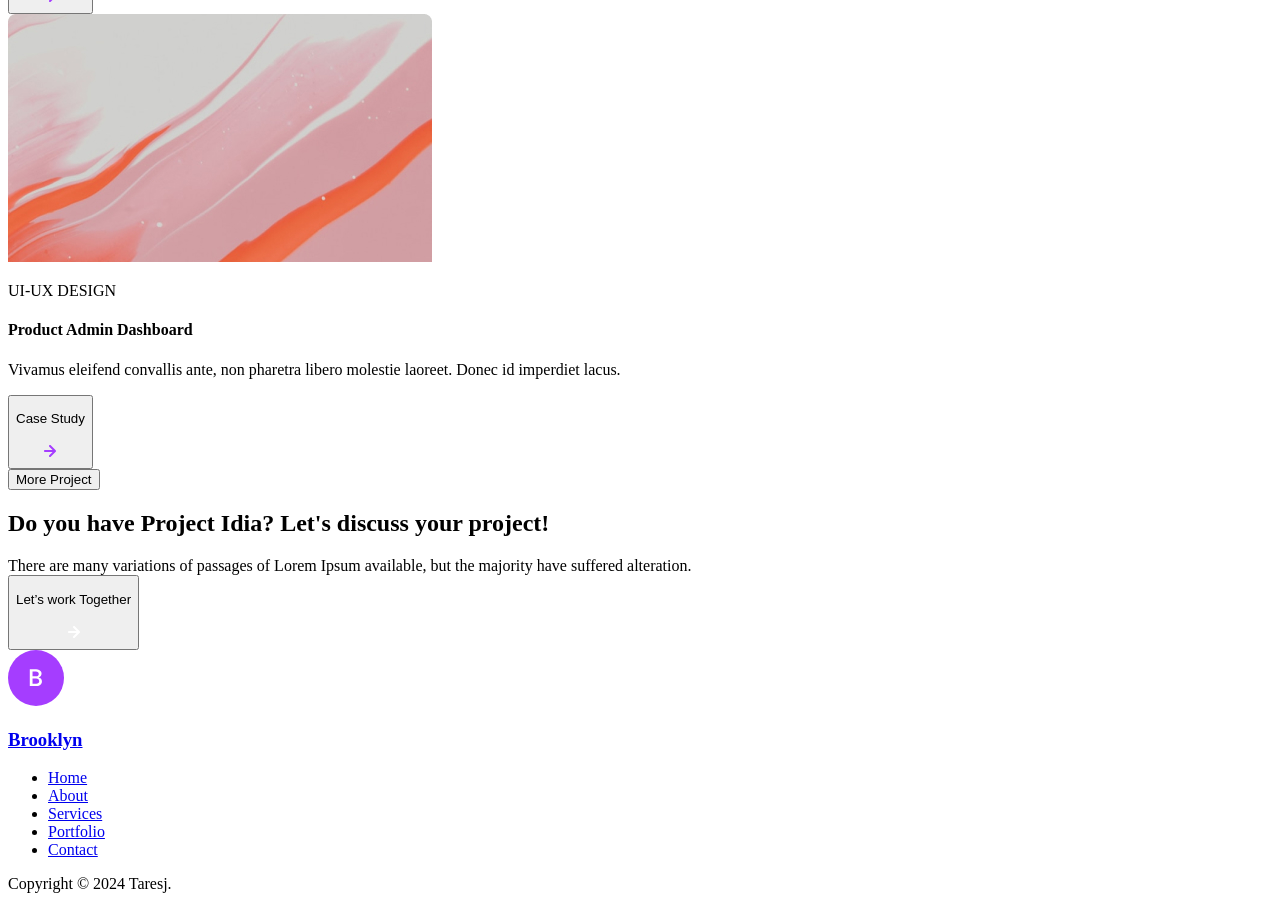
==== commit d428e953: "add adaptive" ====
--- a/app/index.html
+++ b/app/index.html
@@ -1,13 +1,13 @@
 <!DOCTYPE html>
-<html lang="en">
-<head>
+<html lang="en"> 
+<head> 
   <meta charset="UTF-8">
   <meta name="viewport" content="width=device-width, initial-scale=1.0">
   <title>Document</title>
   <link rel="stylesheet" href="css/style.min.css">
   <link rel="stylesheet" href="css/index.min.css">
-</head> 
-<body>    
+</head>  
+<body> 
   <header class="header">
   <div class="container">
     <div class="header__inner">
@@ -16,19 +16,18 @@
         <h3 class="logo__text">Brooklyn</h3>
       </a>
       <nav class="menu">
+        <button class="menu-btn">
+          <img src="../../images/icon/btn.svg" alt="menu btn">
+        </button>
         <ul class="menu__list">
 
           <li class="menu__list-item"><a class="menu__list-link" href="#">Home</a>
           </li>
           <li class="menu__list-item"><a class="menu__list-link" href="#">About</a>
           </li>
-          <li class="menu__list-item"><a class="menu__list-link" href="#">Process</a>
+          <li class="menu__list-item"><a class="menu__list-link" href="#">Services</a>
           </li>
           <li class="menu__list-item"><a class="menu__list-link" href="#">Portfolio</a>
-          </li>
-          <li class="menu__list-item"><a class="menu__list-link" href="#">Blog</a>
-          </li>
-          <li class="menu__list-item"><a class="menu__list-link" href="#">Services</a>
           </li>
           <li class="menu__list-item"><a class="menu__list-link" href="#">Contact</a>
           </li>
@@ -38,7 +37,7 @@
     </div>
   </div>
 </header>
-  <main>
+  <main> 
    
   <section class="home">
   <div class="container">
@@ -259,7 +258,7 @@
     <button class="home__text-btn"><p>Let’s work Together</p>
     <img src="../../images/icon/right_arrow-white.svg" alt="arrow"></button>
   </div>
-</section>
+</section> 
   </main>   
   <footer class="footer">
   <div class="container">
@@ -277,25 +276,21 @@
           </li>
           <li class="footer-menu__list-item"><a class="footer-menu__list-link" href="#">About</a>
           </li>
-          <li class="footer-menu__list-item"><a class="footer-menu__list-link" href="#">Process</a>
+          <li class="footer-menu__list-item"><a class="footer-menu__list-link" href="#">Services</a>
           </li>
           <li class="footer-menu__list-item"><a class="footer-menu__list-link" href="#">Portfolio</a>
-          </li>
-          <li class="footer-menu__list-item"><a class="footer-menu__list-link" href="#">Blog</a>
-          </li>
-          <li class="footer-menu__list-item"><a class="footer-menu__list-link" href="#">Services</a>
           </li>
           <li class="footer-menu__list-item"><a class="footer-menu__list-link" href="#">Contact</a>
           </li>
         </ul>
       </nav>
       <div class="user-nav">
-        Copyright © 2022 Picto.
+        Copyright © 2024 Taresj.
       </div>
     </div>
   </div>
 </footer>
-
+ 
   <script src="js/main.min.js"></script>
 </body>
 </html>
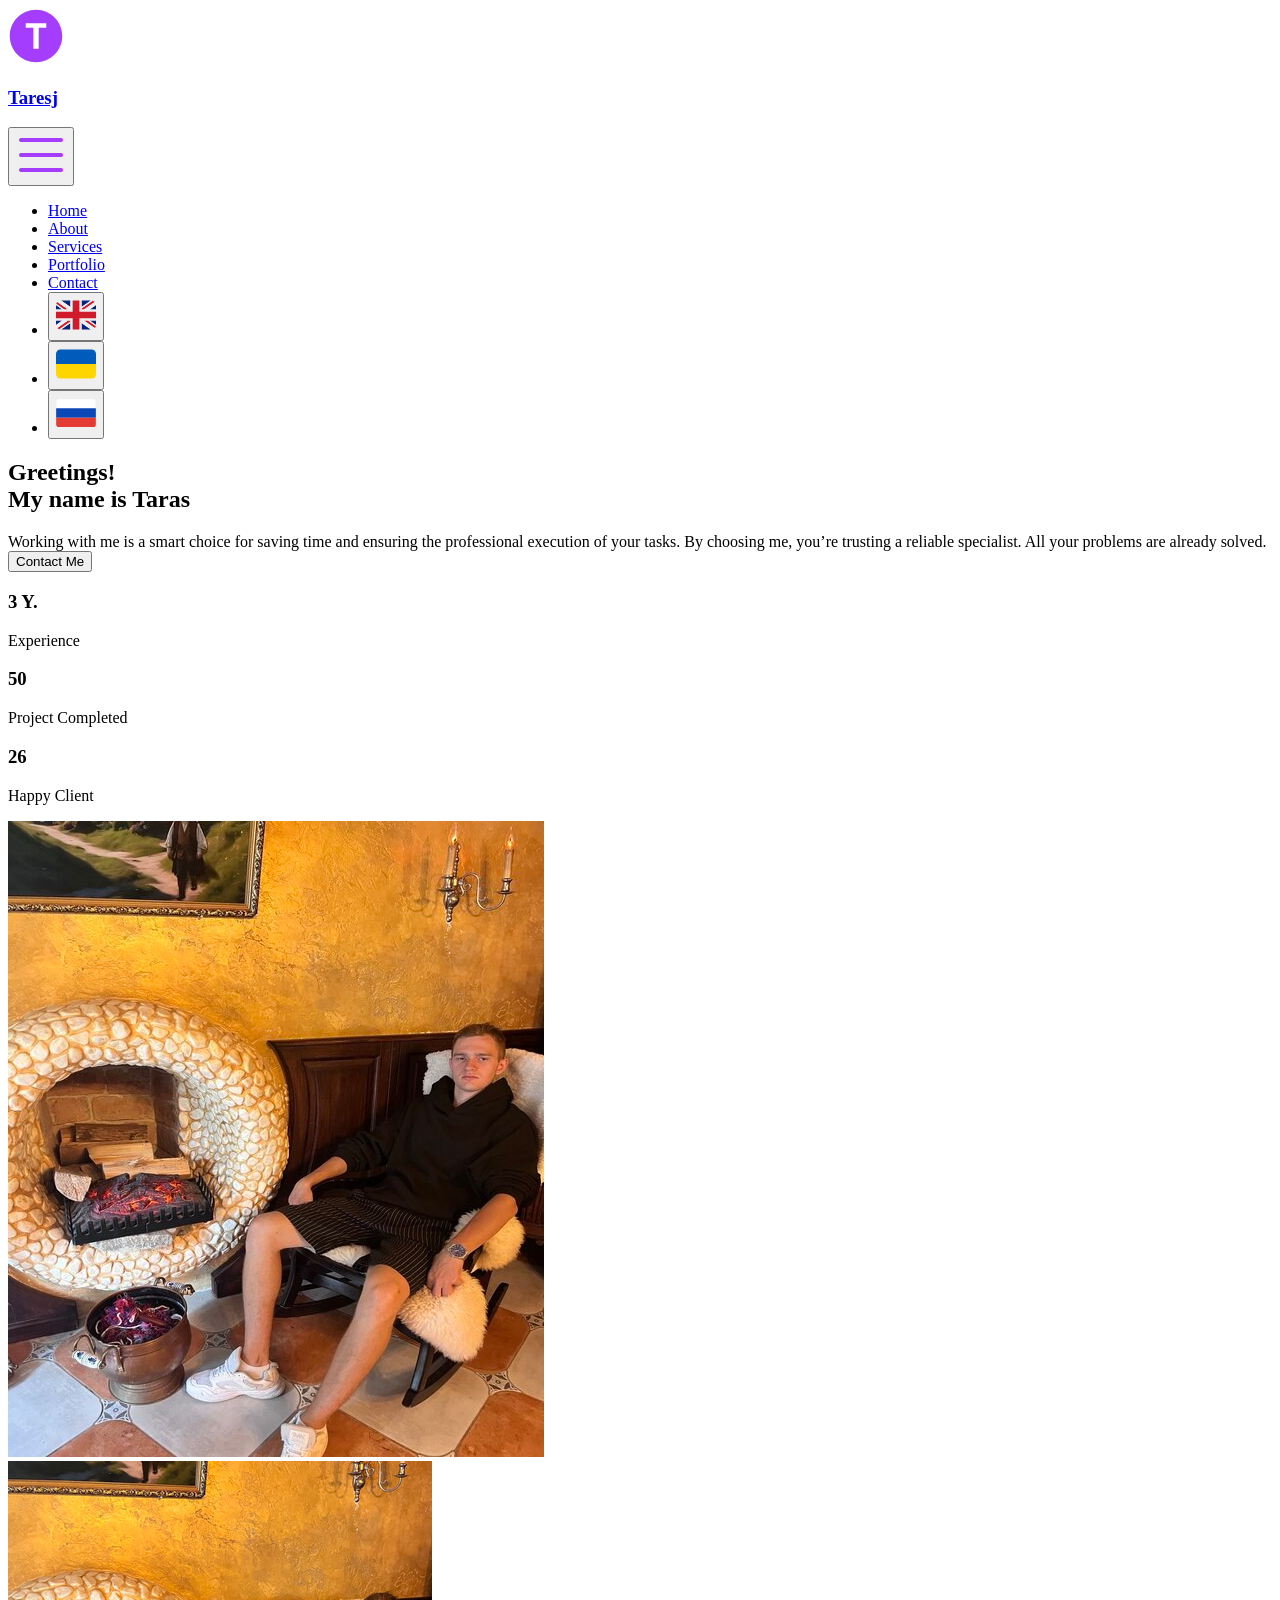
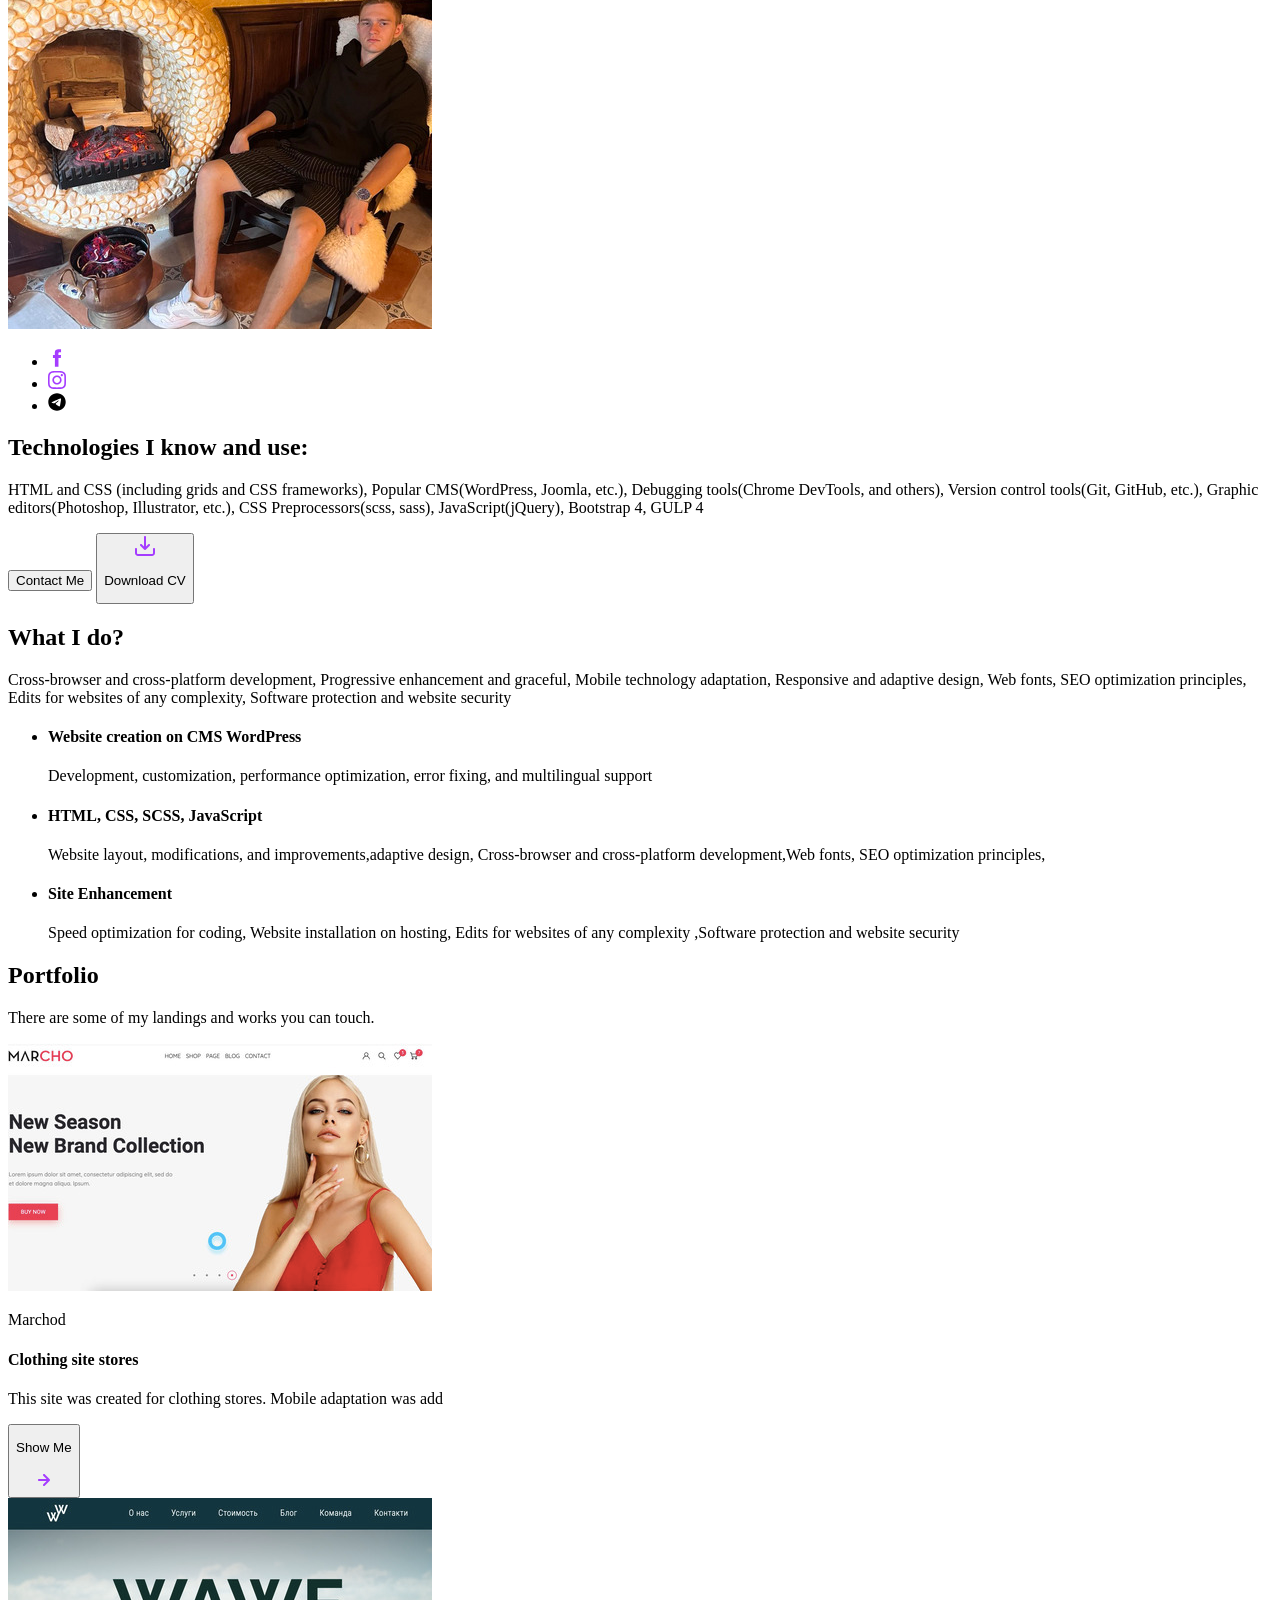
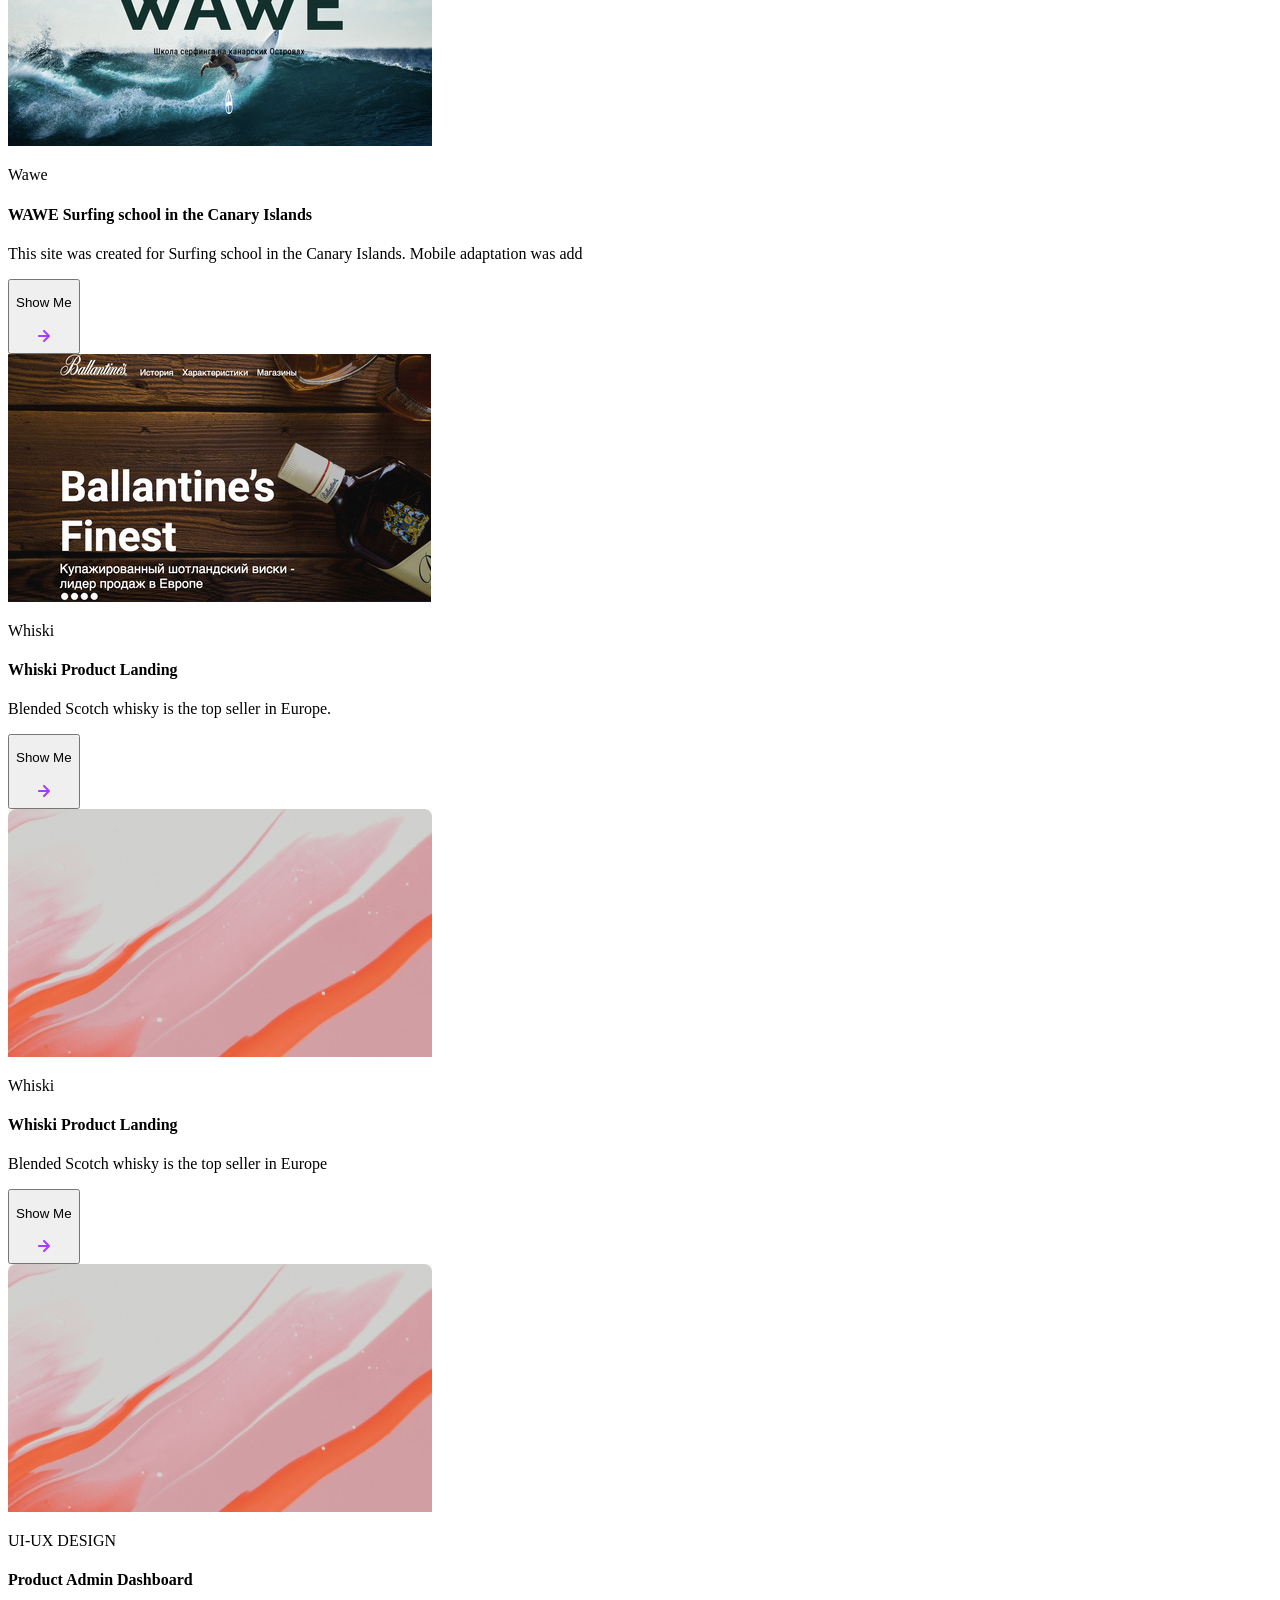
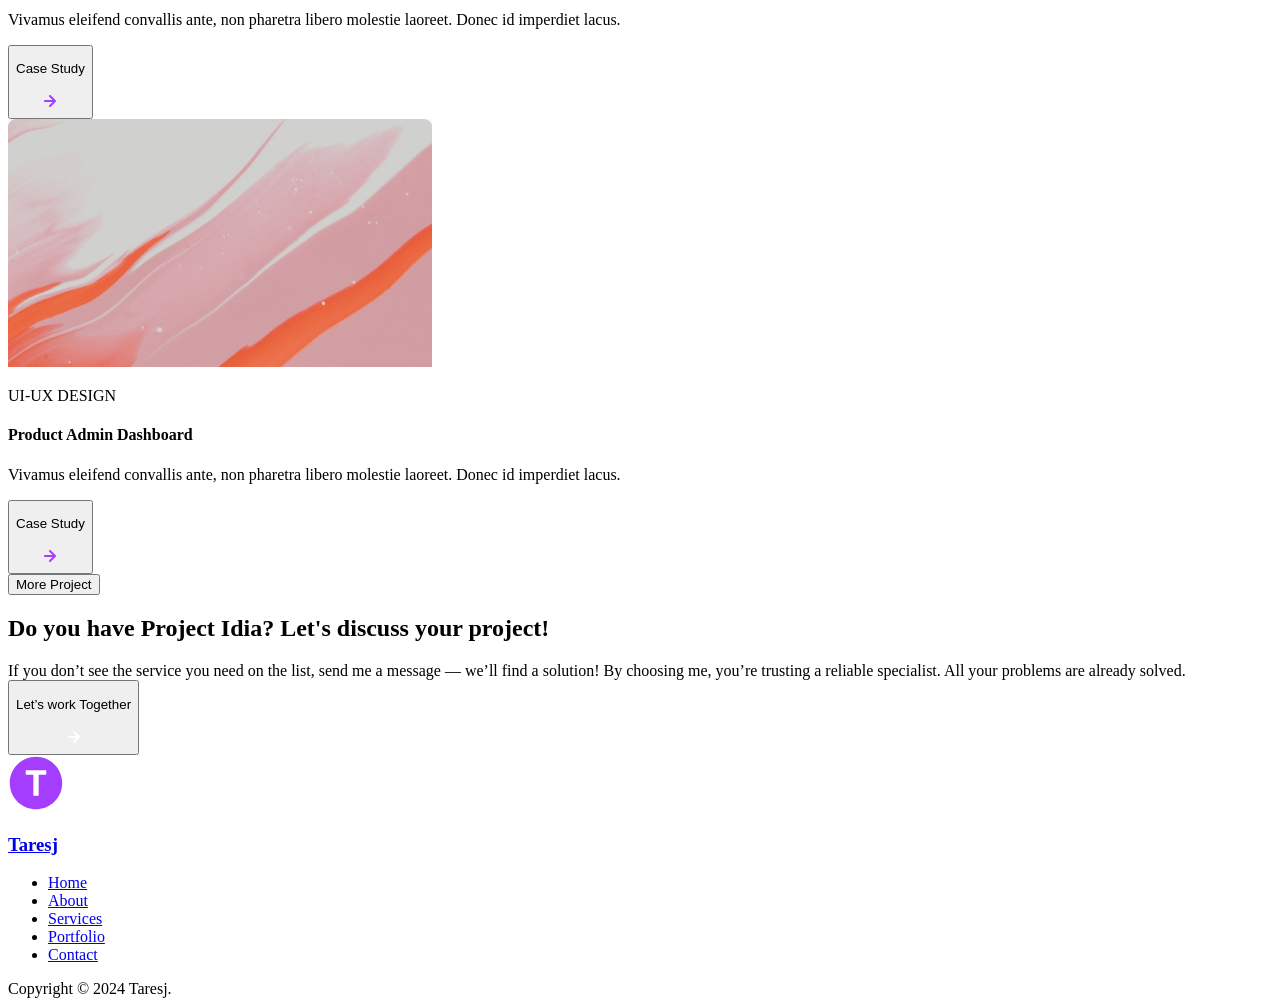
==== commit 04b3510c: "add lacalisation" ====
--- a/app/index.html
+++ b/app/index.html
@@ -1,19 +1,19 @@
 <!DOCTYPE html>
 <html lang="en"> 
-<head> 
+<head>
   <meta charset="UTF-8">
-  <meta name="viewport" content="width=device-width, initial-scale=1.0">
-  <title>Document</title>
+  <meta name="viewport" content="width=device-width, initial-scale=1.0"> 
+  <title>Document</title> 
   <link rel="stylesheet" href="css/style.min.css">
   <link rel="stylesheet" href="css/index.min.css">
-</head>  
-<body> 
+</head> 
+<body>
   <header class="header">
   <div class="container">
     <div class="header__inner">
       <a class="logo" href="#">
         <img class="logo__img" src="images/logo.svg" alt="logo">
-        <h3 class="logo__text">Brooklyn</h3>
+        <h3 class="logo__text">Taresj</h3>
       </a>
       <nav class="menu">
         <button class="menu-btn">
@@ -21,16 +21,33 @@
         </button>
         <ul class="menu__list">
 
-          <li class="menu__list-item"><a class="menu__list-link" href="#">Home</a>
-          </li>
-          <li class="menu__list-item"><a class="menu__list-link" href="#">About</a>
-          </li>
-          <li class="menu__list-item"><a class="menu__list-link" href="#">Services</a>
-          </li>
-          <li class="menu__list-item"><a class="menu__list-link" href="#">Portfolio</a>
-          </li>
-          <li class="menu__list-item"><a class="menu__list-link" href="#">Contact</a>
-          </li>
+          <li class="menu__list-item"><a class="menu__list-link lang" key="home"  href="#home">Home</a>
+          </li>
+          <li class="menu__list-item"><a class="menu__list-link lang" key="about"  href="#about">About</a>
+          </li>
+          <li class="menu__list-item"><a class="menu__list-link lang" key="service"  href="#services">Services</a>
+          </li>
+          <li class="menu__list-item"><a class="menu__list-link lang" key="portfolio"  href="#portfolio">Portfolio</a>
+          </li>
+          <li class="menu__list-item"><a class="menu__list-link lang" key="contact" href="#contact">Contact</a>
+          </li>
+          <li class="menu__list-item-lang-eng">
+            <button id="en" class="translate" >
+              <img src="../../images/icon/eng.svg" alt="english" width="40px" height="40px">
+            </button>
+          </li>
+          <li class="menu__list-item-lang-ukr">
+            <button id="ua" class="translate" >
+              <img src="../../images/icon/ukr.svg" alt="english" width="40px" height="40px">
+            </button>
+          </li>
+          <li class="menu__list-item-lang-rus">
+            <button id="ru" class="translate" >
+              <img src="../../images/icon/rus.svg" alt="english" width="40px" height="40px">
+            </button>
+          </li>
+          
+
         </ul>
       </nav>
 
@@ -38,28 +55,24 @@
   </div>
 </header>
   <main> 
-   
-  <section class="home">
+  <section class="home" id="home">
   <div class="container">
     <div class="home-inner">
       <div class="home__text">
-        <h1 class="home__text-author">Hello, I’m
-          Brooklyn Gilbert</h1>
-        <div class="home__text-desc">I'm a Freelance UI/UX Designer and Developer based in London, England. I strives to build
-          immersive and beautiful web
-          applications through carefully crafted code and user-centric design.</div>
-        <button class="home__text-btn">Say Hello!</button>
+        <h1 class="home__text-author lang" key="home__text-author" >Greetings! <br> My name is Taras</h1>
+        <div class="home__text-desc lang" key="home__text-desc">Working with me is a smart choice for saving time and ensuring the professional execution of your tasks. By choosing me, you’re trusting a reliable specialist. All your problems are already solved.</div>
+        <a href="https://t.me/taresj"><button class="home__text-btn lang" key="home__text-btn">Contact Me</button></a>
         <div class="home__text-info">
           <div class="home__text-info-item">
-            <h3>15 Y.</h3>
+            <h3>3 Y.</h3>
             <p>Experience</p>
           </div>
           <div class="home__text-info-item">
-            <h3>250+</h3>
+            <h3>50</h3>
             <p>Project Completed</p>
           </div>
           <div class="home__text-info-item">
-            <h3>58</h3>
+            <h3>26</h3>
             <p>Happy Client</p>
           </div>
         </div>
@@ -70,14 +83,14 @@
     </div>
   </div>
 </section>
-  <section class="about">
+  <section class="about" id="about">
   <div class="container">
     <div class="about-inner">
       <div class="about-inner__img">
         <img src="../../images/author2.jpg" alt="author" class="about-inner__img-author">
         <ul class="about-inner__img-social">
           <li class="about-inner__social-item">
-            <a class="about-inner__social-link" href="#">
+            <a class="about-inner__social-link" href="https://wa.me/qr/5DT4YRK6D6WVJ1">
               <svg width="18" height="18" viewBox="0 0 10 20" fill="none" xmlns="http://www.w3.org/2000/svg">
               <path
                 d="M9.4866 0.25H6.42996C4.61604 0.25 2.59845 1.02784 2.59845 3.70863C2.60731 4.64273 2.59845 5.53731 2.59845 6.54411H0.5V9.94872H2.66339V19.75H6.63873V9.88404H9.2626L9.5 6.53456H6.57023C6.57023 6.53456 6.57679 5.04457 6.57023 4.61187C6.57023 3.55248 7.65141 3.61314 7.71645 3.61314C8.23094 3.61314 9.2313 3.61467 9.4881 3.61314V0.25H9.4866Z"
@@ -86,7 +99,7 @@
             </a>
           </li>
           <li class="about-inner__social-item">
-            <a class="about-inner__social-link" href="#">
+            <a class="about-inner__social-link" href="https://www.instagram.com/_s4lo_o/">
               <svg width="18" height="18" viewBox="0 0 18 18" fill="none" xmlns="http://www.w3.org/2000/svg">
                 <g clip-path="url(#clip0_1364_467)">
                   <path
@@ -103,7 +116,7 @@
             </a>
           </li>
           <li class="about-inner__social-item">
-            <a class="about-inner__social-link" href="#">
+            <a class="about-inner__social-link" href="https://t.me/taresj">
               <svg xmlns="http://www.w3.org/2000/svg" height="18" width="18"
                 viewBox="0 0 496 512">
                 <path
@@ -114,13 +127,17 @@
         </ul>
       </div>
       <div class="about-inner__text">
-        <h2 class="about-inner__text-title">I am Professional User Experience Designer</h2> 
-        <div class="about-inner__text-desc"><p>I design and develop services for customers specializing creating stylish, modern websites, web services and online
-        stores. My passion is to design digital user experiences.</p>
-        <p>I design and develop services for customers specializing creating stylish, modern websites, web services.</p></div>
+        <h2 class="about-inner__text-title lang" key="about-inner__text-title">Technologies I know and use:</h2> 
+        <div class="about-inner__text-desc lang" key="about-inner__text-desc"><p>
+              HTML and CSS (including grids and CSS frameworks), Popular CMS(WordPress, Joomla, etc.),
+              Debugging tools(Chrome DevTools, and others), Version control tools(Git, GitHub, etc.), Graphic editors(Photoshop,
+              Illustrator, etc.), CSS Preprocessors(scss, sass), JavaScript(jQuery), Bootstrap 4, GULP 4
+
+        </p>
+        </div>
         <div class="about-inner__text-bts">
-          <button class="home__text-btn">My Project</button>
-          <button class="about-inner__text-btn"><img src="../../images/icon/download.svg" alt="download"> <p>Download CV</p></button>
+          <a href="https://t.me/taresj"><button class="home__text-btn lang" key="home__text-btn">Contact Me</button></a>
+          <a href="https://github.com/taras200"><button class="about-inner__text-btn lang" key="about-inner__text-btn"><img src="../../images/icon/download.svg" alt="download"> <p>Download CV</p></button></a>
         </div>
       </div>
       
@@ -129,158 +146,156 @@
     </div>
   </div>
 </section>
-  <section class="services">
+  <section class="services" id="services">
   <div class="container">
     <div class="services-inner">
       <div class="services-inner__ido">
-        <h2 class="about-inner__text-title">What I do?</h2>
-        <div class="about-inner__text-desc">
-          <p>Lorem ipsum dolor sit amet, consectetur adipiscing elit. Nulla purus arcu, varius eget velit non, laoreet imperdiet
-          orci. Mauris ultrices eget lorem ac vestibulum. Suspendis imperdiet,</p>
-          <p>Lorem ipsum dolor sit amet, consectetur adipiscing elit. Nulla purus arcu, varius eget velit non.</p>
-          <button class="home__text-btn">Say Hello!</button>
+        <h2 class="about-inner__text-title lang" key="services-title">What I do?</h2>
+        <div class="about-inner__text-desc lang" key="services-desc">
+          <p>Cross-browser and cross-platform development, Progressive enhancement and graceful, Mobile technology adaptation, Responsive and adaptive design, Web fonts, SEO optimization principles, Edits for websites of any complexity, Software protection and website security</p>
         </div>
       </div>
       <ul class="services-inner__offers">
         <li class="services-inner__offers-item">
-          <h4 class="services-inner__offers-title">User Experience (UX)</h4>
-          <p class="services-inner__offers-desc">Lorem ipsum dolor sit amet, consectetur adipiscing elit. Nulla purus arcu, varius eget velit non, laoreet imperdiet
-          orci. Mauris ultrices eget lorem ac vestibulum.</p>
+          <h4 class="services-inner__offers-title lang" key="services-inner__offers-title1">Website creation on CMS WordPress</h4>
+          <p class="services-inner__offers-desc lang" key="services-inner__offers-desc1">Development, customization, performance optimization, error fixing, and multilingual support</p>
         </li>
         <li class="services-inner__offers-item">
-          <h4 class="services-inner__offers-title">User Experience (UX)</h4>
-          <p class="services-inner__offers-desc">Lorem ipsum dolor sit amet, consectetur adipiscing elit. Nulla purus arcu, varius eget velit non, laoreet imperdiet
-          orci. Mauris ultrices eget lorem ac vestibulum.</p>
+          <h4 class="services-inner__offers-title lang" key="services-inner__offers-title2">HTML, CSS, SCSS, JavaScript</h4>
+          <p class="services-inner__offers-desc lang" key="services-inner__offers-desc2">Website layout, modifications, and improvements,adaptive design, Cross-browser and cross-platform development,Web fonts, SEO optimization principles,</p>
         </li>
         <li class="services-inner__offers-item">
-          <h4 class="services-inner__offers-title">User Experience (UX)</h4>
-          <p class="services-inner__offers-desc">Lorem ipsum dolor sit amet, consectetur adipiscing elit. Nulla purus arcu, varius eget velit non, laoreet imperdiet
-          orci. Mauris ultrices eget lorem ac vestibulum.</p>
+          <h4 class="services-inner__offers-title lang" key="services-inner__offers-title3">Site Enhancement</h4>
+          <p class="services-inner__offers-desc lang" key="services-inner__offers-desc3">Speed optimization for coding, Website installation on hosting, Edits for websites of any complexity ,Software protection and website security</p>
         </li>
       </ul>
     </div>
   </div>
 </section>
-  <section class="portfolio">
+  <section class="portfolio" id="portfolio">
   <div class="container">
     <div class="portfolio-inner">
-      <h2 class="portfolio-inner__title about-inner__text-title">Portfolio</h2>
-      <p class="portfolio-inner__desc about-inner__text-desc">There are many variations of passages of Lorem Ipsum available,
-      but the majority have suffered alteration.</p>
+      <h2 class="portfolio-inner__title about-inner__text-title lang" key="portfolio-inner__title">Portfolio</h2>
+      <p class="portfolio-inner__desc about-inner__text-desc lang" key="portfolio-inner__desc">There are some of my landings and works you can touch.</p>
       <div class="portfolio-inner__items">
         <div class="portfolio-inner__item">
+          <img class="portfolio-inner__item-img" src="../../images/portfolio1.jpg" alt="portfolio" >
+          <div class="portfolio-inner__item-text">
+            <p class="portfolio-inner__item-sub lang" key="portfolio-inner__item-sub1">Marchod</p>
+            <h4 class="portfolio-inner__item-title lang" key="portfolio-inner__item-title1">Clothing site stores</h4>
+            <p class="portfolio-inner__item-desc lang" key="portfolio-inner__item-desc1">This site was created for clothing stores. Mobile adaptation was add</p>
+            <a href="https://taras200.github.io/marchod/">
+            <button class="about-inner__text-btn portfolio-inner__item-btn lang" key="portfolio-inner__item-btn1">
+              <p>Show Me</p>
+              <img src="../../images/icon/right_arrow.svg" alt="download">
+            </button></a>
+
+            
+          </div>
+        </div>
+        <div class="portfolio-inner__item">
+          <img class="portfolio-inner__item-img" src="../../images/portfolio2.jpg" alt="portfolio" >
+          <div class="portfolio-inner__item-text">
+            <p class="portfolio-inner__item-sub lang" key="portfolio-inner__item-sub2">Wawe</p>
+            <h4 class="portfolio-inner__item-title lang" key="portfolio-inner__item-title2">WAWE Surfing school in the Canary Islands</h4>
+            <p class="portfolio-inner__item-desc lang" key="portfolio-inner__item-desc2">This site was created for Surfing school in the Canary Islands. Mobile adaptation was add</p>
+            <a href="https://taras200.github.io/wawe/"><button class="about-inner__text-btn portfolio-inner__item-btn lang" key="portfolio-inner__item-btn1">
+              <p>Show Me</p>
+              <img src="../../images/icon/right_arrow.svg" alt="download">
+            </button></a>
+
+            
+          </div>
+        </div>
+        <div class="portfolio-inner__item">
+          <img class="portfolio-inner__item-img" src="../../images/portfolio3.jpg" alt="portfolio" >
+          <div class="portfolio-inner__item-text">
+            <p class="portfolio-inner__item-sub lang" key="portfolio-inner__item-sub3">Whiski</p>
+            <h4 class="portfolio-inner__item-title lang" key="portfolio-inner__item-title3">Whiski Product Landing</h4>
+            <p class="portfolio-inner__item-desc lang" key="portfolio-inner__item-desc3">Blended Scotch whisky is the top seller in Europe.</p>
+            <a href="https://taras200.github.io/viski/">
+            <button class="about-inner__text-btn portfolio-inner__item-btn lang" key="portfolio-inner__item-btn1">
+              <p>Show Me</p>
+              <img src="../../images/icon/right_arrow.svg" alt="download">
+            </button>
+            </a>
+          </div>
+        </div>
+        <div class="portfolio-inner__item">
           <img class="portfolio-inner__item-img" src="../../images/portfolio.jpg" alt="portfolio" >
           <div class="portfolio-inner__item-text">
-            <p class="portfolio-inner__item-sub">UI-UX DESIGN</p>
-            <h4 class="portfolio-inner__item-title">Product Admin Dashboard</h4>
-            <p class="portfolio-inner__item-desc">Vivamus eleifend convallis ante, non pharetra libero molestie laoreet. Donec id imperdiet lacus.</p>
-            <button class="about-inner__text-btn portfolio-inner__item-btn">
+            <p class="portfolio-inner__item-sub lang" key="portfolio-inner__item-sub3">Whiski</p>
+            <h4 class="portfolio-inner__item-title lang" key="portfolio-inner__item-title3">Whiski Product Landing </h4>
+            <p class="portfolio-inner__item-desc lang" key="portfolio-inner__item-desc3">Blended Scotch whisky is the top seller in Europe</p>
+            <button class="about-inner__text-btn portfolio-inner__item-btn lang" key="portfolio-inner__item-btn1">
+              <p>Show Me</p>
+              <img src="../../images/icon/right_arrow.svg" alt="download">
+            </button>
+            
+          </div>
+        </div>
+        <div class="portfolio-inner__item">
+          <img class="portfolio-inner__item-img" src="../../images/portfolio.jpg" alt="portfolio" >
+          <div class="portfolio-inner__item-text">
+            <p class="portfolio-inner__item-sub lang" key="portfolio-inner__item-sub3">UI-UX DESIGN</p>
+            <h4 class="portfolio-inner__item-title lang" key="portfolio-inner__item-title3">Product Admin Dashboard</h4>
+            <p class="portfolio-inner__item-desc lang" key="portfolio-inner__item-desc3">Vivamus eleifend convallis ante, non pharetra libero molestie laoreet. Donec id imperdiet lacus.</p>
+            <button class="about-inner__text-btn portfolio-inner__item-btn lang" key="portfolio-inner__item-btn1">
               <p>Case Study</p>
               <img src="../../images/icon/right_arrow.svg" alt="download">
-            </button>
-
-            
+            </button>    
           </div>
         </div>
         <div class="portfolio-inner__item">
           <img class="portfolio-inner__item-img" src="../../images/portfolio.jpg" alt="portfolio" >
           <div class="portfolio-inner__item-text">
-            <p class="portfolio-inner__item-sub">UI-UX DESIGN</p>
-            <h4 class="portfolio-inner__item-title">Product Admin Dashboard</h4>
-            <p class="portfolio-inner__item-desc">Vivamus eleifend convallis ante, non pharetra libero molestie laoreet. Donec id imperdiet lacus.</p>
-            <button class="about-inner__text-btn portfolio-inner__item-btn">
+            <p class="portfolio-inner__item-sub lang" key="portfolio-inner__item-sub3">UI-UX DESIGN</p>
+            <h4 class="portfolio-inner__item-title lang" key="portfolio-inner__item-title3">Product Admin Dashboard</h4>
+            <p class="portfolio-inner__item-desc lang" key="portfolio-inner__item-desc3">Vivamus eleifend convallis ante, non pharetra libero molestie laoreet. Donec id imperdiet lacus.</p>
+            <button class="about-inner__text-btn portfolio-inner__item-btn lang" key="portfolio-inner__item-btn1">
               <p>Case Study</p>
               <img src="../../images/icon/right_arrow.svg" alt="download">
-            </button>
-
-            
-          </div>
-        </div>
-        <div class="portfolio-inner__item">
-          <img class="portfolio-inner__item-img" src="../../images/portfolio.jpg" alt="portfolio" >
-          <div class="portfolio-inner__item-text">
-            <p class="portfolio-inner__item-sub">UI-UX DESIGN</p>
-            <h4 class="portfolio-inner__item-title">Product Admin Dashboard</h4>
-            <p class="portfolio-inner__item-desc">Vivamus eleifend convallis ante, non pharetra libero molestie laoreet. Donec id imperdiet lacus.</p>
-            <button class="about-inner__text-btn portfolio-inner__item-btn">
-              <p>Case Study</p>
-              <img src="../../images/icon/right_arrow.svg" alt="download">
             </button>    
           </div>
         </div>
-        <div class="portfolio-inner__item">
-          <img class="portfolio-inner__item-img" src="../../images/portfolio.jpg" alt="portfolio" >
-          <div class="portfolio-inner__item-text">
-            <p class="portfolio-inner__item-sub">UI-UX DESIGN</p>
-            <h4 class="portfolio-inner__item-title">Product Admin Dashboard</h4>
-            <p class="portfolio-inner__item-desc">Vivamus eleifend convallis ante, non pharetra libero molestie laoreet. Donec id imperdiet lacus.</p>
-            <button class="about-inner__text-btn portfolio-inner__item-btn">
-              <p>Case Study</p>
-              <img src="../../images/icon/right_arrow.svg" alt="download">
-            </button>    
-          </div>
-        </div>
-        <div class="portfolio-inner__item">
-          <img class="portfolio-inner__item-img" src="../../images/portfolio.jpg" alt="portfolio" >
-          <div class="portfolio-inner__item-text">
-            <p class="portfolio-inner__item-sub">UI-UX DESIGN</p>
-            <h4 class="portfolio-inner__item-title">Product Admin Dashboard</h4>
-            <p class="portfolio-inner__item-desc">Vivamus eleifend convallis ante, non pharetra libero molestie laoreet. Donec id imperdiet lacus.</p>
-            <button class="about-inner__text-btn portfolio-inner__item-btn">
-              <p>Case Study</p>
-              <img src="../../images/icon/right_arrow.svg" alt="download">
-            </button>    
-          </div>
-        </div>
-        <div class="portfolio-inner__item">
-          <img class="portfolio-inner__item-img" src="../../images/portfolio.jpg" alt="portfolio" >
-          <div class="portfolio-inner__item-text">
-            <p class="portfolio-inner__item-sub">UI-UX DESIGN</p>
-            <h4 class="portfolio-inner__item-title">Product Admin Dashboard</h4>
-            <p class="portfolio-inner__item-desc">Vivamus eleifend convallis ante, non pharetra libero molestie laoreet. Donec id imperdiet lacus.</p>
-            <button class="about-inner__text-btn portfolio-inner__item-btn">
-              <p>Case Study</p>
-              <img src="../../images/icon/right_arrow.svg" alt="download">
-            </button>    
-          </div>
-        </div>
-      </div>
-      <button class="home__text-btn">More Project</button>
+      </div>
+      <a href="https://github.com/taras200"><button class="home__text-btn lang" key="more">More Project</button></a>
     </div>
   </div>
 </section>
-  <section class="discus">
-  <div class="container">
-    <h1 class="discus__title">Do you have Project Idia?
+  <section class="discus" id="contact">
+  <div class="container">
+    <h1 class="discus__title lang" key="discus__title">Do you have Project Idia?
     Let's discuss your project!</h1>
-    <div class="discus__desc">There are many variations of passages of Lorem Ipsum available,
-    but the majority have suffered alteration.</div>
-    <button class="home__text-btn"><p>Let’s work Together</p>
+    <div class="discus__desc lang" key="discus__desc">If you don’t see the service you need on the list, send me a message — we’ll find a solution!
+    By choosing me, you’re trusting a reliable specialist. All your problems are already solved.</div>
+    <a href="https://t.me/taresj"><button class="home__text-btn lang" key="home__text-btn1"><p>Let’s work Together</p>
     <img src="../../images/icon/right_arrow-white.svg" alt="arrow"></button>
+    </a>
   </div>
 </section> 
-  </main>   
+  </main>
   <footer class="footer">
   <div class="container">
     <div class="footer__inner">
       <a class="logo" href="#">
         <img class="logo__img" src="images/logo.svg" alt="logo">
-        <h3 class="logo__text">Brooklyn</h3>
+        <h3 class="logo__text">Taresj</h3>
       </a>
       <nav class="footer-menu">
         <!-- <button class="menu__btn">
             <span></span>
           </button> -->
         <ul class="footer-menu__list">
-          <li class="footer-menu__list-item"><a class="footer-menu__list-link" href="#">Home</a>
-          </li>
-          <li class="footer-menu__list-item"><a class="footer-menu__list-link" href="#">About</a>
-          </li>
-          <li class="footer-menu__list-item"><a class="footer-menu__list-link" href="#">Services</a>
-          </li>
-          <li class="footer-menu__list-item"><a class="footer-menu__list-link" href="#">Portfolio</a>
-          </li>
-          <li class="footer-menu__list-item"><a class="footer-menu__list-link" href="#">Contact</a>
+          <li class="footer-menu__list-item"><a class="footer-menu__list-link" href="#home">Home</a>
+          </li>
+          <li class="footer-menu__list-item"><a class="footer-menu__list-link" href="#about">About</a>
+          </li>
+          <li class="footer-menu__list-item"><a class="footer-menu__list-link" href="#services">Services</a>
+          </li>
+          <li class="footer-menu__list-item"><a class="footer-menu__list-link" href="#portfolio">Portfolio</a>
+          </li>
+          <li class="footer-menu__list-item"><a class="footer-menu__list-link" href="#discus">Contact</a>
           </li>
         </ul>
       </nav>
@@ -290,7 +305,6 @@
     </div>
   </div>
 </footer>
- 
   <script src="js/main.min.js"></script>
 </body>
-</html>+</html> 
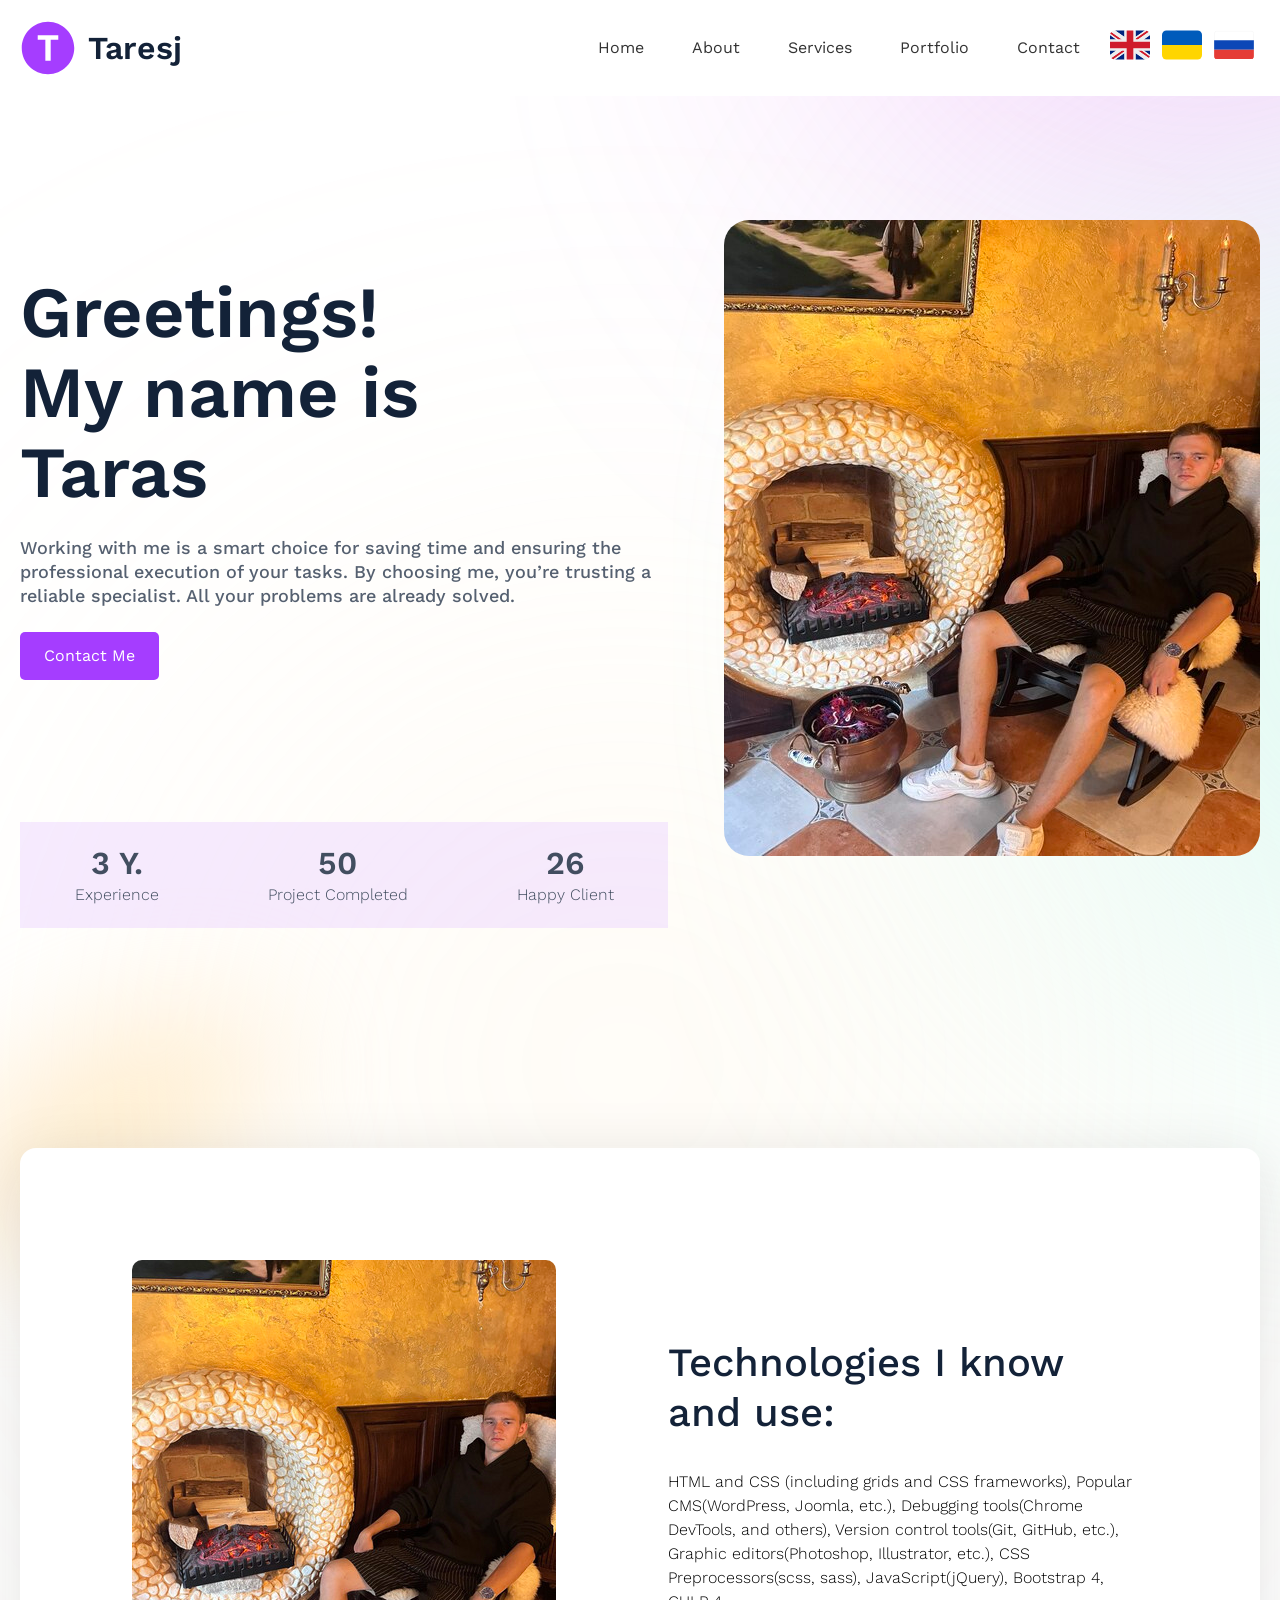
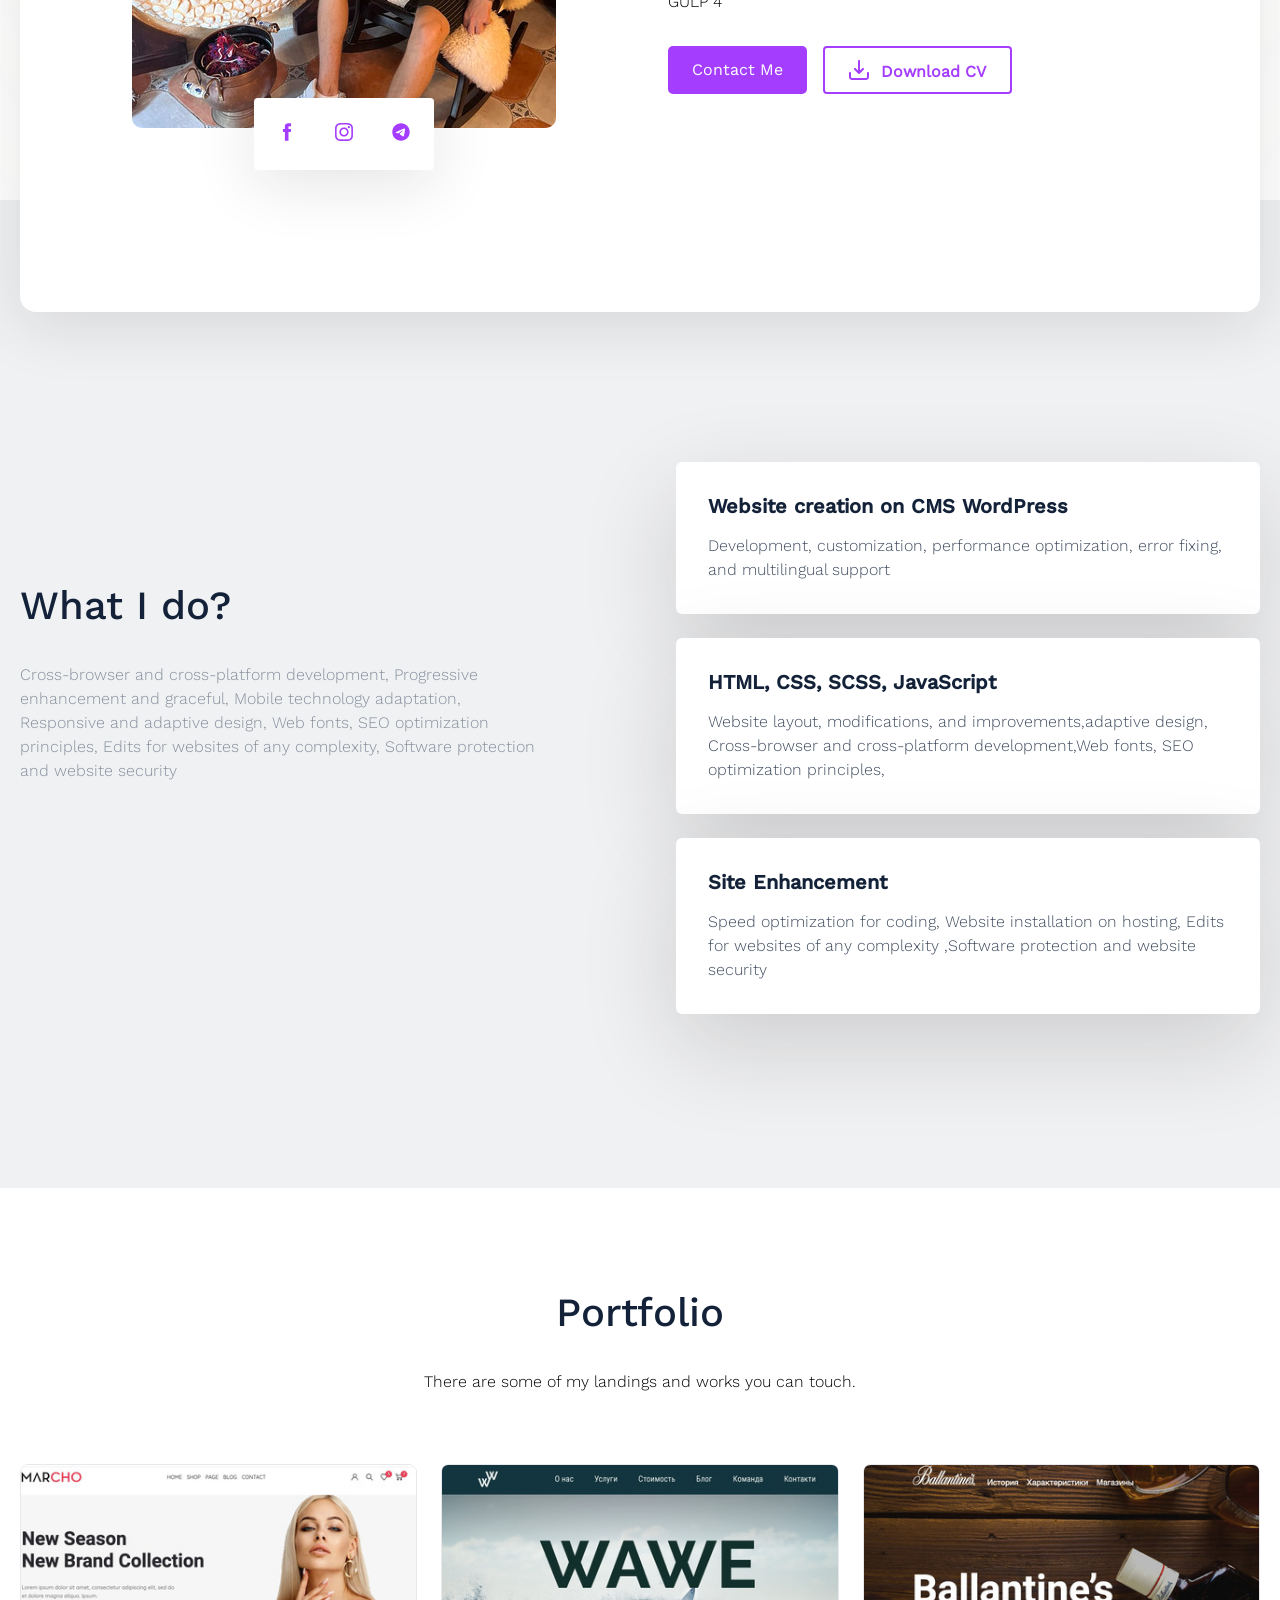
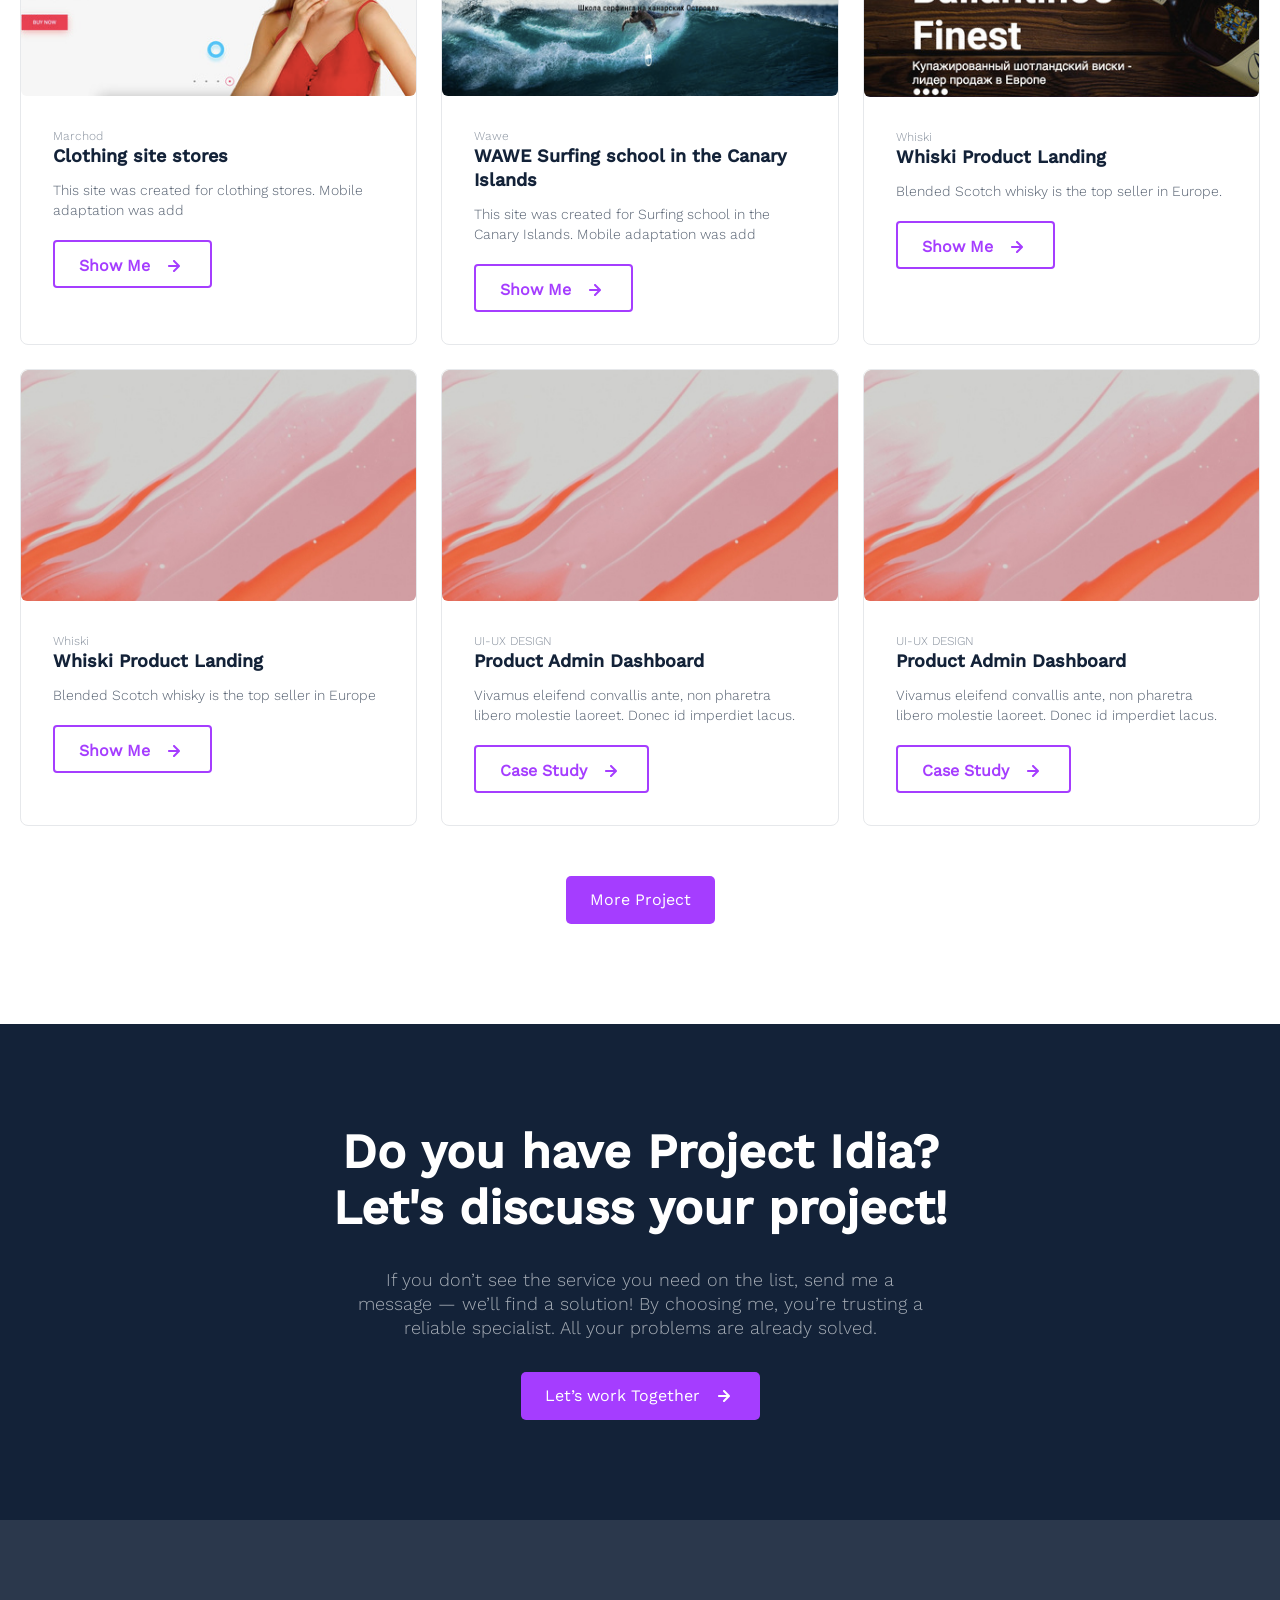
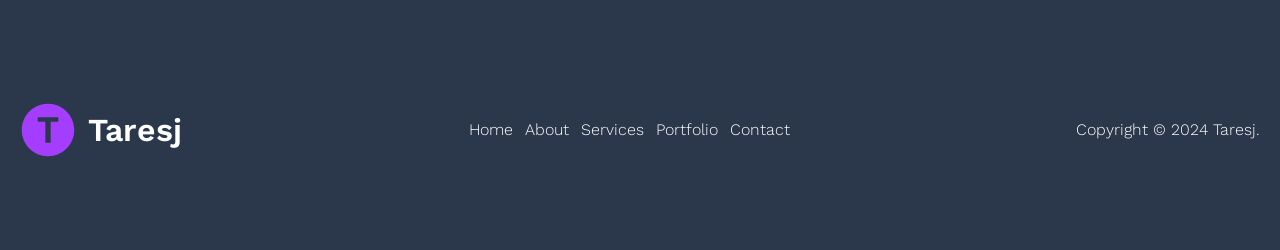
==== commit 759c692c: "fixx" ====
--- a/app/index.html
+++ b/app/index.html
@@ -6,7 +6,7 @@
   <title>Document</title> 
   <link rel="stylesheet" href="css/style.min.css">
   <link rel="stylesheet" href="css/index.min.css">
-</head> 
+</head>  
 <body>
   <header class="header">
   <div class="container">
@@ -33,17 +33,17 @@
           </li>
           <li class="menu__list-item-lang-eng">
             <button id="en" class="translate" >
-              <img src="../../images/icon/eng.svg" alt="english" width="40px" height="40px">
+              <img src="images/icon/eng.svg" alt="english" width="40px" height="40px">
             </button>
           </li>
           <li class="menu__list-item-lang-ukr">
             <button id="ua" class="translate" >
-              <img src="../../images/icon/ukr.svg" alt="english" width="40px" height="40px">
+              <img src="images/icon/ukr.svg" alt="english" width="40px" height="40px">
             </button>
           </li>
           <li class="menu__list-item-lang-rus">
             <button id="ru" class="translate" >
-              <img src="../../images/icon/rus.svg" alt="english" width="40px" height="40px">
+              <img src="images/icon/rus.svg" alt="english" width="40px" height="40px">
             </button>
           </li>
           
@@ -78,7 +78,7 @@
         </div>
       </div>
       <div class="home__img">
-        <img class="home__img-auth" src="../../images/author.jpg" alt="author">
+        <img class="home__img-auth" src="images/author.jpg" alt="author">
       </div>
     </div>
   </div>
@@ -87,7 +87,7 @@
   <div class="container">
     <div class="about-inner">
       <div class="about-inner__img">
-        <img src="../../images/author2.jpg" alt="author" class="about-inner__img-author">
+        <img src="images/author2.jpg" alt="author" class="about-inner__img-author">
         <ul class="about-inner__img-social">
           <li class="about-inner__social-item">
             <a class="about-inner__social-link" href="https://wa.me/qr/5DT4YRK6D6WVJ1">
@@ -179,7 +179,7 @@
       <p class="portfolio-inner__desc about-inner__text-desc lang" key="portfolio-inner__desc">There are some of my landings and works you can touch.</p>
       <div class="portfolio-inner__items">
         <div class="portfolio-inner__item">
-          <img class="portfolio-inner__item-img" src="../../images/portfolio1.jpg" alt="portfolio" >
+          <img class="portfolio-inner__item-img" src="images/portfolio1.jpg" alt="portfolio" >
           <div class="portfolio-inner__item-text">
             <p class="portfolio-inner__item-sub lang" key="portfolio-inner__item-sub1">Marchod</p>
             <h4 class="portfolio-inner__item-title lang" key="portfolio-inner__item-title1">Clothing site stores</h4>
@@ -187,28 +187,28 @@
             <a href="https://taras200.github.io/marchod/">
             <button class="about-inner__text-btn portfolio-inner__item-btn lang" key="portfolio-inner__item-btn1">
               <p>Show Me</p>
-              <img src="../../images/icon/right_arrow.svg" alt="download">
+              <img src="images/icon/right_arrow.svg" alt="download">
             </button></a>
 
             
           </div>
         </div>
         <div class="portfolio-inner__item">
-          <img class="portfolio-inner__item-img" src="../../images/portfolio2.jpg" alt="portfolio" >
+          <img class="portfolio-inner__item-img" src="images/portfolio2.jpg" alt="portfolio" >
           <div class="portfolio-inner__item-text">
             <p class="portfolio-inner__item-sub lang" key="portfolio-inner__item-sub2">Wawe</p>
             <h4 class="portfolio-inner__item-title lang" key="portfolio-inner__item-title2">WAWE Surfing school in the Canary Islands</h4>
             <p class="portfolio-inner__item-desc lang" key="portfolio-inner__item-desc2">This site was created for Surfing school in the Canary Islands. Mobile adaptation was add</p>
             <a href="https://taras200.github.io/wawe/"><button class="about-inner__text-btn portfolio-inner__item-btn lang" key="portfolio-inner__item-btn1">
               <p>Show Me</p>
-              <img src="../../images/icon/right_arrow.svg" alt="download">
+              <img src="images/icon/right_arrow.svg" alt="download">
             </button></a>
 
             
           </div>
         </div>
         <div class="portfolio-inner__item">
-          <img class="portfolio-inner__item-img" src="../../images/portfolio3.jpg" alt="portfolio" >
+          <img class="portfolio-inner__item-img" src="images/portfolio3.jpg" alt="portfolio" >
           <div class="portfolio-inner__item-text">
             <p class="portfolio-inner__item-sub lang" key="portfolio-inner__item-sub3">Whiski</p>
             <h4 class="portfolio-inner__item-title lang" key="portfolio-inner__item-title3">Whiski Product Landing</h4>
@@ -216,45 +216,45 @@
             <a href="https://taras200.github.io/viski/">
             <button class="about-inner__text-btn portfolio-inner__item-btn lang" key="portfolio-inner__item-btn1">
               <p>Show Me</p>
-              <img src="../../images/icon/right_arrow.svg" alt="download">
+              <img src="images/icon/right_arrow.svg" alt="download">
             </button>
             </a>
           </div>
         </div>
         <div class="portfolio-inner__item">
-          <img class="portfolio-inner__item-img" src="../../images/portfolio.jpg" alt="portfolio" >
+          <img class="portfolio-inner__item-img" src="images/portfolio.jpg" alt="portfolio" >
           <div class="portfolio-inner__item-text">
             <p class="portfolio-inner__item-sub lang" key="portfolio-inner__item-sub3">Whiski</p>
             <h4 class="portfolio-inner__item-title lang" key="portfolio-inner__item-title3">Whiski Product Landing </h4>
             <p class="portfolio-inner__item-desc lang" key="portfolio-inner__item-desc3">Blended Scotch whisky is the top seller in Europe</p>
             <button class="about-inner__text-btn portfolio-inner__item-btn lang" key="portfolio-inner__item-btn1">
               <p>Show Me</p>
-              <img src="../../images/icon/right_arrow.svg" alt="download">
+              <img src="images/icon/right_arrow.svg" alt="download">
             </button>
             
           </div>
         </div>
         <div class="portfolio-inner__item">
-          <img class="portfolio-inner__item-img" src="../../images/portfolio.jpg" alt="portfolio" >
+          <img class="portfolio-inner__item-img" src="images/portfolio.jpg" alt="portfolio" >
           <div class="portfolio-inner__item-text">
             <p class="portfolio-inner__item-sub lang" key="portfolio-inner__item-sub3">UI-UX DESIGN</p>
             <h4 class="portfolio-inner__item-title lang" key="portfolio-inner__item-title3">Product Admin Dashboard</h4>
             <p class="portfolio-inner__item-desc lang" key="portfolio-inner__item-desc3">Vivamus eleifend convallis ante, non pharetra libero molestie laoreet. Donec id imperdiet lacus.</p>
             <button class="about-inner__text-btn portfolio-inner__item-btn lang" key="portfolio-inner__item-btn1">
               <p>Case Study</p>
-              <img src="../../images/icon/right_arrow.svg" alt="download">
+              <img src="images/icon/right_arrow.svg" alt="download">
             </button>    
           </div>
         </div>
         <div class="portfolio-inner__item">
-          <img class="portfolio-inner__item-img" src="../../images/portfolio.jpg" alt="portfolio" >
+          <img class="portfolio-inner__item-img" src="images/portfolio.jpg" alt="portfolio" >
           <div class="portfolio-inner__item-text">
             <p class="portfolio-inner__item-sub lang" key="portfolio-inner__item-sub3">UI-UX DESIGN</p>
             <h4 class="portfolio-inner__item-title lang" key="portfolio-inner__item-title3">Product Admin Dashboard</h4>
             <p class="portfolio-inner__item-desc lang" key="portfolio-inner__item-desc3">Vivamus eleifend convallis ante, non pharetra libero molestie laoreet. Donec id imperdiet lacus.</p>
             <button class="about-inner__text-btn portfolio-inner__item-btn lang" key="portfolio-inner__item-btn1">
               <p>Case Study</p>
-              <img src="../../images/icon/right_arrow.svg" alt="download">
+              <img src="images/icon/right_arrow.svg" alt="download">
             </button>    
           </div>
         </div>
--- a/app/css/style.min.css
+++ b/app/css/style.min.css
@@ -0,0 +1 @@
+.footer-menu__list-link,.footer .user-nav{font-family:"WorkSans-Light",sans-serif;font-weight:400;font-size:16px;line-height:24px}.logo__text{font-family:"WorkSans-SemiBold",sans-serif;font-weight:700}.menu__list-link{font-family:"WorkSans-Regular",sans-serif;font-weight:500;font-size:16px;line-height:24px}@font-face{font-family:"WorkSans-Thin";font-style:normal;font-weight:500;src:local("WorkSans-Thin"),url(../fonts/WorkSans-Thin.woff2) format("woff2"),url(../fonts/WorkSans-Thin.woff) format("woff");font-display:swap}@font-face{font-family:"WorkSans-Light";font-style:normal;font-weight:400;src:local("WorkSans-Light"),url(../fonts/WorkSans-Light.woff2) format("woff2"),url(../fonts/WorkSans-Light.woff) format("woff");font-display:swap}@font-face{font-family:"WorkSans-Medium";font-style:normal;font-weight:500;src:local("WorkSans-Medium"),url(../fonts/WorkSans-Medium.woff2) format("woff2"),url(../fonts/WorkSans-Medium.woff) format("woff");font-display:swap}@font-face{font-family:"WorkSans-Regular";font-style:normal;font-weight:500;src:local("Roboto-Bold"),url(../fonts/WorkSans-Regular.woff2) format("woff2"),url(../fonts/WorkSans-Regular.woff) format("woff");font-display:swap}@font-face{font-family:"WorkSans-SemiBold";font-style:normal;font-weight:700;src:local("Roboto-Bold"),url(../fonts/WorkSans-SemiBold.woff2) format("woff2"),url(../fonts/WorkSans-SemiBold.woff2) format("woff");font-display:swap}html{-webkit-box-sizing:border-box;box-sizing:border-box}*,*::after,*::before{-webkit-box-sizing:inherit;box-sizing:inherit}ul[class],ol[class]{padding:0}body,h1,h2,h3,h4,h5,h6,p,ul[class],ol[class],li,figure,figcaption,blockquote,dl,dd{margin:0}ul[class]{list-style:none}img{max-width:100%;display:block}input,button,textarea,select{font:inherit}html{scroll-behavior:smooth}.container{max-width:1320px;margin:0 auto;padding:0 20px}a{text-decoration:none}button,button:active,button:focus{border:none}body{background-image:url(../images/BG.svg);background-repeat:no-repeat;background-size:cover;min-height:4523px;height:100%}.header{position:fixed;height:100%;top:0;left:0;right:0;padding:20px 0 20px;background-color:#fff;max-height:96px}.header__inner{display:-webkit-box;display:-ms-flexbox;display:flex;-webkit-box-pack:justify;-ms-flex-pack:justify;justify-content:space-between;-webkit-box-align:center;-ms-flex-align:center;align-items:center}.logo{display:-webkit-box;display:-ms-flexbox;display:flex;-webkit-box-align:center;-ms-flex-align:center;align-items:center;text-decoration:none}.logo__text{padding-left:12px;line-height:40px;text-decoration:none;font-size:32px;color:#132238}.menu__list{display:-webkit-box;display:-ms-flexbox;display:flex}.menu__list-item+.menu__list-item{padding-left:24px}.menu__list-link{color:#333}.menu__list-item{padding:12px 24px}.menu__list-item:hover{background-color:#a53dff;border-radius:5px;-webkit-transition:all .5s;transition:all .5s}.menu__list-item:hover .menu__list-link{color:#fff}.footer{position:absolute;left:0;bottom:0;width:100%;height:330px;padding:182px 0 82px;background-color:#2b384c;-webkit-box-flex:0;-ms-flex:0 0 auto;flex:0 0 auto}.footer__inner{display:-webkit-box;display:-ms-flexbox;display:flex;-webkit-box-pack:justify;-ms-flex-pack:justify;justify-content:space-between;-webkit-box-align:center;-ms-flex-align:center;align-items:center}.footer .logo__text{color:#fff}.footer .user-nav{color:#fff;font-size:16px;line-height:24px}.footer-menu__list{display:-webkit-box;display:-ms-flexbox;display:flex}.footer-menu__list-link{color:#fff;font-size:16px;line-height:24px}.footer-menu__list-item+.footer-menu__list-item{padding-left:12px}@media(max-width: 1125px){.about-inner{-webkit-box-orient:vertical;-webkit-box-direction:normal;-ms-flex-direction:column;flex-direction:column}.about-inner__text{display:-webkit-box;display:-ms-flexbox;display:flex;-webkit-box-align:center;-ms-flex-align:center;align-items:center;-webkit-box-orient:vertical;-webkit-box-direction:normal;-ms-flex-direction:column;flex-direction:column;padding:0 10px;text-align:center}.about-inner__img{padding:0;padding-top:25px}}@media(max-width: 950px){.home__img{display:none}.services-inner{padding:200px 0 50px;-webkit-box-orient:vertical;-webkit-box-direction:normal;-ms-flex-direction:column;flex-direction:column;-webkit-box-align:center;-ms-flex-align:center;align-items:center}.services-inner__ido{text-align:center;padding-top:0}.services-inner .home__text-btn{margin-bottom:38px}.portfolio-inner__items{-ms-grid-columns:(1fr)[2];grid-template-columns:repeat(2, 1fr)}}@media(max-width: 745px){.about-inner__text-bts .home__text-btn{margin-bottom:50px}.header .logo{position:relative;z-index:2}.header .menu-btn{display:block;background-color:transparent;border:none;padding:0;cursor:pointer;color:transparent;position:relative;z-index:2}.header .menu__list{padding-top:15px;position:absolute;left:0;right:0;top:0;display:block;text-align:center;-webkit-transform:translateY(-200%);-ms-transform:translateY(-200%);transform:translateY(-200%);background-color:#f0f1f3;-webkit-transition:all .5s;transition:all .5s}.header .menu__list.menu__list--active{-webkit-transform:translateY(0%);-ms-transform:translateY(0%);transform:translateY(0%)}.header ul.menu__list{padding:90px 0 15px}.header .menu__list-item+.menu__list-item{margin-left:0}.header .menu__list-link{display:block;padding:15px 0}.footer__inner{-webkit-box-orient:vertical;-webkit-box-direction:normal;-ms-flex-direction:column;flex-direction:column}.home{padding:0;padding-top:110px}}@media(max-width: 627px){.footer{height:230px;padding:100px 0 82px}.portfolio-inner__items{-ms-grid-columns:(1fr)[1];grid-template-columns:repeat(1, 1fr)}.portfolio-inner__item{-webkit-box-align:center;-ms-flex-align:center;align-items:center;display:-webkit-box;display:-ms-flexbox;display:flex;-webkit-box-orient:vertical;-webkit-box-direction:normal;-ms-flex-direction:column;flex-direction:column;text-align:center}.portfolio-inner__item-img{padding-top:32px}.portfolio-inner__item-text{display:-webkit-box;display:-ms-flexbox;display:flex;-webkit-box-orient:vertical;-webkit-box-direction:normal;-ms-flex-direction:column;flex-direction:column;-webkit-box-align:center;-ms-flex-align:center;align-items:center}}@media(max-width: 478px){.about-inner__img img{min-width:0;min-height:0}.portfolio-inner__item-img{padding-top:0}}@media(max-width: 385px){.about-inner__text-btn{margin-left:6px}}
--- a/app/css/index.min.css
+++ b/app/css/index.min.css
@@ -0,0 +1 @@
+.discus__desc,.portfolio-inner__item-desc,.portfolio-inner__item-sub,.services-inner__offers-desc,.about-inner__text-desc,.home__text-info-item p,.footer-menu__list-link,.footer .user-nav{font-family:"WorkSans-Light",sans-serif;font-weight:400;font-size:16px;line-height:24px}.discus__title,.portfolio-inner__item-title,.services-inner__offers-title,.about-inner__text-title,.home__text-desc{font-family:"WorkSans-Medium",sans-serif;font-weight:500}.home__text-info-item h3,.home__text-author,.logo__text{font-family:"WorkSans-SemiBold",sans-serif;font-weight:700}.about-inner__text-btn,.home__text-btn,.menu__list-link{font-family:"WorkSans-Regular",sans-serif;font-weight:500;font-size:16px;line-height:24px}@font-face{font-family:"WorkSans-Thin";font-style:normal;font-weight:500;src:local("WorkSans-Thin"),url(../fonts/WorkSans-Thin.woff2) format("woff2"),url(../fonts/WorkSans-Thin.woff) format("woff");font-display:swap}@font-face{font-family:"WorkSans-Light";font-style:normal;font-weight:400;src:local("WorkSans-Light"),url(../fonts/WorkSans-Light.woff2) format("woff2"),url(../fonts/WorkSans-Light.woff) format("woff");font-display:swap}@font-face{font-family:"WorkSans-Medium";font-style:normal;font-weight:500;src:local("WorkSans-Medium"),url(../fonts/WorkSans-Medium.woff2) format("woff2"),url(../fonts/WorkSans-Medium.woff) format("woff");font-display:swap}@font-face{font-family:"WorkSans-Regular";font-style:normal;font-weight:500;src:local("Roboto-Bold"),url(../fonts/WorkSans-Regular.woff2) format("woff2"),url(../fonts/WorkSans-Regular.woff) format("woff");font-display:swap}@font-face{font-family:"WorkSans-SemiBold";font-style:normal;font-weight:700;src:local("Roboto-Bold"),url(../fonts/WorkSans-SemiBold.woff2) format("woff2"),url(../fonts/WorkSans-SemiBold.woff2) format("woff");font-display:swap}html{-webkit-box-sizing:border-box;box-sizing:border-box}*,*::after,*::before{-webkit-box-sizing:inherit;box-sizing:inherit}ul[class],ol[class]{padding:0}body,h1,h2,h3,h4,h5,h6,p,ul[class],ol[class],li,figure,figcaption,blockquote,dl,dd{margin:0}ul[class]{list-style:none}img{max-width:100%;display:block}input,button,textarea,select{font:inherit}html{scroll-behavior:smooth}.container{max-width:1320px;margin:0 auto;padding:0 20px}a{text-decoration:none}button,button:active,button:focus{border:none}.header{position:fixed;height:100%;top:0;left:0;right:0;padding:20px 0 20px;z-index:1}.header__inner{display:-webkit-box;display:-ms-flexbox;display:flex;-webkit-box-pack:justify;-ms-flex-pack:justify;justify-content:space-between;-webkit-box-align:center;-ms-flex-align:center;align-items:center}.header .menu-btn{display:none}.logo{display:-webkit-box;display:-ms-flexbox;display:flex;-webkit-box-align:center;-ms-flex-align:center;align-items:center;text-decoration:none}.logo__text{padding-left:12px;line-height:40px;text-decoration:none;font-size:32px;color:#132238}.menu__list{display:-webkit-box;display:-ms-flexbox;display:flex}.menu__list-item+.menu__list-item{padding-left:24px}.menu__list-link{color:#333}.menu__list-item{padding:12px 24px;-webkit-transition:all .3s;transition:all .3s}.menu__list-item:hover{background-color:#a53dff;border-radius:5px;-webkit-transition:all .5s;transition:all .5s}.menu__list-item:hover .menu__list-link{color:#fff}.translate{background-color:transparent;cursor:pointer}.footer{position:relative;left:0;bottom:0;width:100%;height:330px;padding:182px 0 82px;background-color:#2b384c}.footer__inner{display:-webkit-box;display:-ms-flexbox;display:flex;-webkit-box-pack:justify;-ms-flex-pack:justify;justify-content:space-between;-webkit-box-align:center;-ms-flex-align:center;align-items:center}.footer .logo__text{color:#fff}.footer .user-nav{color:#fff;font-size:16px;line-height:24px}.footer-menu__list{display:-webkit-box;display:-ms-flexbox;display:flex}.footer-menu__list-link{color:#fff;font-size:16px;line-height:24px}.footer-menu__list-item+.footer-menu__list-item{padding-left:12px}.home-inner{display:-webkit-box;display:-ms-flexbox;display:flex;-webkit-box-pack:justify;-ms-flex-pack:justify;justify-content:space-between}.home{padding:220px 0 108px}.home__img-auth{border-radius:25px}.home__text{padding-top:52px;max-width:648px}.home__text-author{line-height:80px;font-size:72px;color:#132238;padding:0 70px 24px 0}.home__text-desc{line-height:24px;font-size:18px;color:#556070;padding-bottom:24px}.home__text-btn{padding:12px 24px;margin-bottom:142px;background-color:#a53dff;border-radius:5px;color:#fff;cursor:pointer}.home__text-info{display:-webkit-box;display:-ms-flexbox;display:flex;background-color:rgba(237,216,255,.5);height:106px;-ms-flex-pack:distribute;justify-content:space-around;-webkit-box-align:center;-ms-flex-align:center;align-items:center}.home__text-info-item{color:#424e60;display:-webkit-box;display:-ms-flexbox;display:flex;-webkit-box-orient:vertical;-webkit-box-direction:normal;-ms-flex-direction:column;flex-direction:column;-webkit-box-align:center;-ms-flex-align:center;align-items:center}.home__text-info-item h3{line-height:40px;font-size:32px}.about-inner{background-color:#fff;display:-webkit-box;display:-ms-flexbox;display:flex;border-radius:16px;-webkit-box-shadow:0 12px 64px 0 rgba(28,25,25,.12);box-shadow:0 12px 64px 0 rgba(28,25,25,.12);-webkit-transform:translateY(112px);-ms-transform:translateY(112px);transform:translateY(112px)}.about-inner__img{display:-webkit-box;display:-ms-flexbox;display:flex;-webkit-box-orient:vertical;-webkit-box-direction:normal;-ms-flex-direction:column;flex-direction:column;-webkit-box-align:center;-ms-flex-align:center;align-items:center;padding:112px}.about-inner__img img{min-width:424px;min-height:468px;border-radius:10px}.about-inner__img-social{-webkit-transform:translateY(-30px);-ms-transform:translateY(-30px);transform:translateY(-30px);display:-webkit-box;display:-ms-flexbox;display:flex;-webkit-box-align:center;-ms-flex-align:center;align-items:center;-webkit-box-pack:space-evenly;-ms-flex-pack:space-evenly;justify-content:space-evenly;background-color:#fff;min-width:180px;min-height:72px;border-radius:4px;-webkit-box-shadow:0 12px 64px 0 rgba(28,25,25,.12);box-shadow:0 12px 64px 0 rgba(28,25,25,.12)}.about-inner__social-item{-webkit-transition:all .3s;transition:all .3s;padding:15px;border-radius:4px}.about-inner__social-item svg path{fill:#a53dff}.about-inner__social-item:hover{background-color:#a53dff}.about-inner__social-item:hover svg path{fill:#fff}.about-inner__text{padding:190px 112px 0 0}.about-inner__text-title{line-height:50px;font-size:40px;color:#132238}.about-inner__text-desc{padding:32px 0 16px}.about-inner__text-desc p{padding-bottom:16px}.about-inner__text-bts{display:-webkit-box;display:-ms-flexbox;display:flex}.about-inner__text-btn{display:-webkit-box;display:-ms-flexbox;display:flex;cursor:pointer;margin-left:16px;padding:12px 24px;max-height:48px;border:2px solid #a53dff;border-radius:4px;background-color:#fff;line-height:24px;font-size:16px;font-weight:600;text-align:center;color:#a53dff}.about-inner__text-btn img{margin-right:12px}.services{background-color:#f0f1f3}.services-inner{padding:262px 0 150px;display:-webkit-box;display:-ms-flexbox;display:flex;-webkit-box-pack:justify;-ms-flex-pack:justify;justify-content:space-between}.services-inner__ido{padding-top:119px;max-width:529px}.services-inner .about-inner__text-desc{color:#87909d}.services-inner .home__text-btn{margin-top:38px}.services-inner__offers{max-width:584px}.services-inner__offers-item{padding:32px;margin-bottom:24px;border-radius:6px;background:#fff;-webkit-box-shadow:0px 32px 96px 0px rgba(28,25,25,.16);box-shadow:0px 32px 96px 0px rgba(28,25,25,.16)}.services-inner__offers-item:hover{border-left:5px solid #a53dff;-webkit-transition:all .3s;transition:all .3s}.services-inner__offers-title{color:#132238;font-weight:600;font-size:20px;line-height:24px;padding-bottom:16px}.services-inner__offers-desc{color:#424e60;line-height:24px;font-size:16px}.portfolio{padding:100px 0;background-color:#fff}.portfolio-inner{display:-webkit-box;display:-ms-flexbox;display:flex;-webkit-box-orient:vertical;-webkit-box-direction:normal;-ms-flex-direction:column;flex-direction:column;-webkit-box-align:center;-ms-flex-align:center;align-items:center}.portfolio-inner__desc{max-width:577px;text-align:center;padding-bottom:70px}.portfolio-inner__items{display:-ms-grid;display:grid;-ms-grid-columns:(1fr)[3];grid-template-columns:repeat(3, 1fr);grid-gap:24px;padding-bottom:50px}.portfolio-inner__item{border-radius:8px;border:1px solid #e6e8eb}.portfolio-inner__item:hover{-webkit-transition:all .3s;transition:all .3s;-webkit-box-shadow:0px 12px 64px 0px rgba(28,25,25,.12);box-shadow:0px 12px 64px 0px rgba(28,25,25,.12)}.portfolio-inner__item-img{border-radius:6px}.portfolio-inner__item-text{padding:32px}.portfolio-inner__item-sub{font-size:12px;line-height:16px;color:#87909d}.portfolio-inner__item-title{font-size:18px;font-weight:600;line-height:24px;color:#132238;padding-bottom:12px}.portfolio-inner__item-desc{font-size:14px;line-height:20px;color:#556070;padding-bottom:20px}.portfolio-inner__item-btn{margin-left:0}.portfolio-inner__item-btn img{margin-right:0;margin-left:12px}.portfolio-inner .home__text-btn{margin-bottom:0}.discus{background-color:#132238;padding:100px 0}.discus .container{display:-webkit-box;display:-ms-flexbox;display:flex;-webkit-box-orient:vertical;-webkit-box-direction:normal;-ms-flex-direction:column;flex-direction:column;-webkit-box-align:center;-ms-flex-align:center;align-items:center;text-align:center}.discus__title{max-width:621px;color:#fff;font-size:48px;font-weight:600;line-height:56px}.discus__desc{padding:32px 0;max-width:575px;color:#a5acb5;font-size:18px;line-height:24px}.discus .home__text-btn{display:-webkit-box;display:-ms-flexbox;display:flex;margin-bottom:0}.discus .home__text-btn img{margin-left:12px}@media(max-width: 1125px){.about-inner{-webkit-box-orient:vertical;-webkit-box-direction:normal;-ms-flex-direction:column;flex-direction:column}.about-inner__text{display:-webkit-box;display:-ms-flexbox;display:flex;-webkit-box-align:center;-ms-flex-align:center;align-items:center;-webkit-box-orient:vertical;-webkit-box-direction:normal;-ms-flex-direction:column;flex-direction:column;padding:0 10px;text-align:center}.about-inner__img{padding:0;padding-top:25px}}@media(max-width: 950px){.home__img{display:none}.services-inner{padding:200px 0 50px;-webkit-box-orient:vertical;-webkit-box-direction:normal;-ms-flex-direction:column;flex-direction:column;-webkit-box-align:center;-ms-flex-align:center;align-items:center}.services-inner__ido{text-align:center;padding-top:0}.services-inner .home__text-btn{margin-bottom:38px}.portfolio-inner__items{-ms-grid-columns:(1fr)[2];grid-template-columns:repeat(2, 1fr)}}@media(max-width: 745px){.about-inner__text-bts .home__text-btn{margin-bottom:50px}.header .logo{position:relative;z-index:2}.header .menu-btn{display:block;background-color:transparent;border:none;padding:0;cursor:pointer;color:transparent;position:relative;z-index:2}.header .menu__list{padding-top:15px;position:absolute;left:0;right:0;top:0;display:block;text-align:center;-webkit-transform:translateY(-200%);-ms-transform:translateY(-200%);transform:translateY(-200%);background-color:#f0f1f3;-webkit-transition:all .5s;transition:all .5s}.header .menu__list.menu__list--active{-webkit-transform:translateY(0%);-ms-transform:translateY(0%);transform:translateY(0%)}.header ul.menu__list{padding:90px 0 15px}.header .menu__list-item+.menu__list-item{margin-left:0}.header .menu__list-link{display:block;padding:15px 0}.footer__inner{-webkit-box-orient:vertical;-webkit-box-direction:normal;-ms-flex-direction:column;flex-direction:column}.home{padding:0;padding-top:110px}}@media(max-width: 627px){.footer{height:230px;padding:100px 0 82px}.portfolio-inner__items{-ms-grid-columns:(1fr)[1];grid-template-columns:repeat(1, 1fr)}.portfolio-inner__item{-webkit-box-align:center;-ms-flex-align:center;align-items:center;display:-webkit-box;display:-ms-flexbox;display:flex;-webkit-box-orient:vertical;-webkit-box-direction:normal;-ms-flex-direction:column;flex-direction:column;text-align:center}.portfolio-inner__item-img{padding-top:32px}.portfolio-inner__item-text{display:-webkit-box;display:-ms-flexbox;display:flex;-webkit-box-orient:vertical;-webkit-box-direction:normal;-ms-flex-direction:column;flex-direction:column;-webkit-box-align:center;-ms-flex-align:center;align-items:center}}@media(max-width: 478px){.about-inner__img img{min-width:0;min-height:0}.portfolio-inner__item-img{padding-top:0}}@media(max-width: 385px){.about-inner__text-btn{margin-left:6px}}
